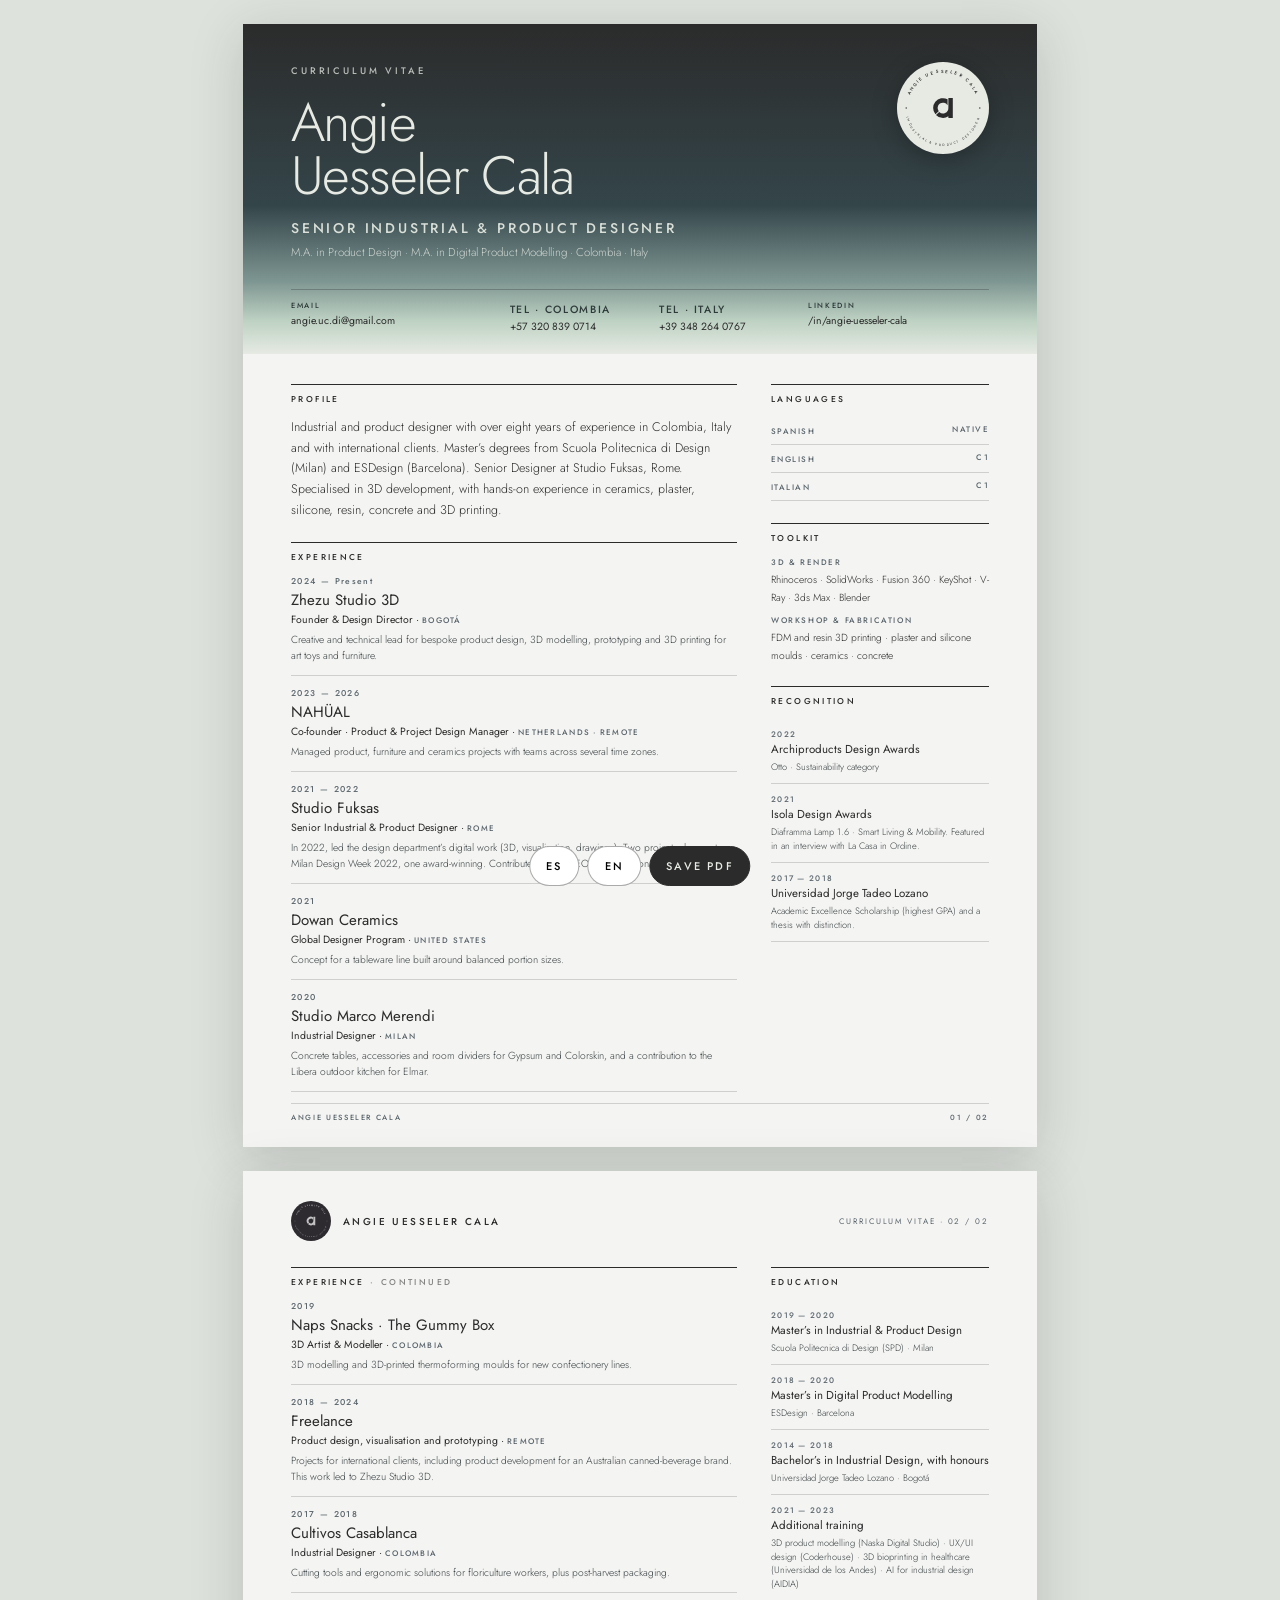
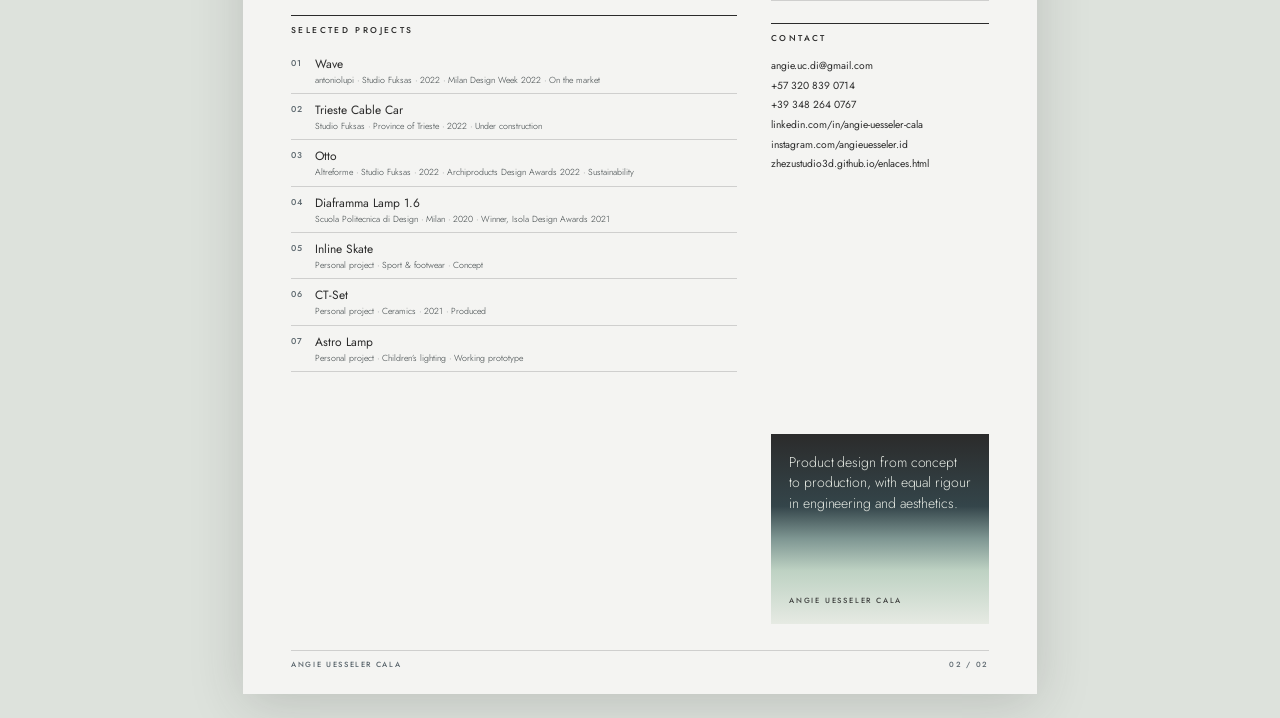
==== cv.html @ 20834195 "Add files via upload" ====
<!doctype html><html lang="es"><head><meta charset="utf-8"><meta name="viewport" content="width=device-width,initial-scale=1"><title>CV · Angie Uesseler Cala</title><meta name="robots" content="noindex,nofollow">
<link rel="icon" href="favicon.svg"><link href="https://fonts.googleapis.com/css2?family=Jost:wght@300;400;500&display=swap" rel="stylesheet"><style>
*{box-sizing:border-box;margin:0;padding:0}
:root{--ch:#2B2B2B;--cel:#E6EAE3;--muted:#5C676E;--hair:rgba(43,43,43,.18);--g:linear-gradient(180deg,#2B2B2B 0%,#34454A 38%,#7E9692 55%,#BED2C3 72%,#E6EAE3 100%)}
@page{size:A4;margin:0}
html{background:#DDE2DC}body{font-family:'Jost','Inter',system-ui,sans-serif;color:var(--ch);-webkit-font-smoothing:antialiased;-webkit-print-color-adjust:exact;print-color-adjust:exact}
html:not([lang=en]) .en{display:none}html[lang=en] .es{display:none}
.tools{position:fixed;left:50%;transform:translateX(-50%);bottom:14px;z-index:9;display:flex;gap:8px}.tools button{font:500 11px 'Jost','Inter';letter-spacing:.2em;text-transform:uppercase;padding:11px 16px;border-radius:99px;border:1px solid rgba(43,43,43,.4);background:#fff;cursor:pointer}.tools .p{background:var(--ch);color:var(--cel);border-color:var(--ch)}
.pg{position:relative;width:794px;height:1123px;margin:24px auto;background:#F4F4F2;overflow:hidden;box-shadow:0 10px 50px rgba(43,43,43,.18)}
@media print{html{background:none}.pg{margin:0;box-shadow:none;page-break-after:always;break-after:page}.tools{display:none}}
.hd{height:330px;background:linear-gradient(180deg,#2B2B2B 0%,#34454A 55%,#7E9692 78%,#BED2C3 90%,#E6EAE3 100%);color:var(--cel);padding:40px 48px 0;position:relative;overflow:hidden}
.hd .seal{position:absolute;right:48px;top:38px;width:92px;height:92px;filter:drop-shadow(0 6px 12px rgba(0,0,0,.25))}
.hd .k{font-size:9.5px;font-weight:500;letter-spacing:.3em;text-transform:uppercase;color:rgba(230,234,227,.75)}
.hd h1{margin-top:18px;font-size:54px;font-weight:300;letter-spacing:-.03em;line-height:.98}
.hd .t{margin-top:16px;font-size:14px;font-weight:500;letter-spacing:.2em;text-transform:uppercase;color:rgba(230,234,227,.92)}
.hd .d{margin-top:6px;font-size:11.5px;font-weight:300;color:rgba(230,234,227,.82)}
.ct{position:absolute;left:48px;right:48px;bottom:20px;display:grid;grid-template-columns:1.5fr 1fr 1fr 1.3fr;gap:10px;border-top:1px solid rgba(43,43,43,.3);padding-top:10px;color:var(--ch)}
.ct small{display:block;font-size:7.5px;font-weight:500;letter-spacing:.22em;text-transform:uppercase;color:#2F3B3A}.ct span{display:block;margin-top:2px;font-size:10.5px}
.body{display:grid;grid-template-columns:1fr 218px;gap:34px;padding:30px 48px 0}
.sec h2{font-size:8.5px;font-weight:500;letter-spacing:.28em;text-transform:uppercase;border-top:1px solid var(--ch);padding-top:8px;margin-bottom:12px}
.sec{margin-bottom:22px}
.lead{font-size:12.5px;font-weight:300;line-height:1.65}
.er{padding:11px 0;border-bottom:1px solid var(--hair)}.er:first-of-type{padding-top:0}.er .y{font-size:8.5px;font-weight:500;letter-spacing:.16em;color:var(--muted)}.er h3{margin-top:2px;font-size:15px;font-weight:400}.er .r2{margin-top:1px;font-size:10.5px}.er .r2 i{font-style:normal;font-size:8px;font-weight:500;letter-spacing:.16em;text-transform:uppercase;color:var(--muted)}.er p{margin-top:5px;font-size:10.3px;font-weight:300;line-height:1.55;color:#3A4244}
.sr{padding:9px 0;border-bottom:1px solid var(--hair)}.sr .y{font-size:8px;font-weight:500;letter-spacing:.16em;color:var(--muted)}.sr h4{margin-top:2px;font-size:11.5px;font-weight:400;line-height:1.3}.sr p{margin-top:3px;font-size:9.3px;font-weight:300;line-height:1.5;color:#3A4244}
.tp{font-size:10.3px;font-weight:300;line-height:1.7}.tg{font-size:8px;font-weight:500;letter-spacing:.2em;text-transform:uppercase;color:var(--muted);margin:8px 0 3px}.tg:first-child{margin-top:0}
.lg div{display:flex;justify-content:space-between;padding:6px 0;border-bottom:1px solid var(--hair);font-size:10.5px}.lg span:last-child{font-size:8px;font-weight:500;letter-spacing:.18em;text-transform:uppercase;color:var(--muted)}
.top2{display:flex;align-items:center;gap:12px;padding:30px 48px 0}.top2 .seal{width:40px;height:40px;filter:invert(.9)}.top2 b{font-size:10px;font-weight:500;letter-spacing:.24em;text-transform:uppercase}.top2 small{margin-left:auto;font-size:8px;letter-spacing:.24em;text-transform:uppercase;color:var(--muted)}
.pj{display:grid;grid-template-columns:24px 1fr;padding:7px 0;border-bottom:1px solid var(--hair)}.pj .n{font-size:8.5px;font-weight:500;letter-spacing:.14em;color:var(--muted);padding-top:2px}.pj h4{font-size:12px;font-weight:400}.pj p{font-size:8.8px;font-weight:300;color:#3A4244;margin-top:1px;line-height:1.4}
.qt{position:absolute;right:48px;width:218px;bottom:70px;height:190px;background:var(--g);color:var(--cel);padding:18px 18px;display:flex;flex-direction:column;justify-content:space-between}.qt p{font-size:14px;font-weight:300;line-height:1.45;letter-spacing:-.005em}.qt small{font-size:7.5px;font-weight:500;letter-spacing:.24em;text-transform:uppercase;color:rgba(43,43,43,.85)}
.ft{position:absolute;left:48px;right:48px;bottom:24px;display:flex;justify-content:space-between;font-size:7.5px;font-weight:500;letter-spacing:.22em;text-transform:uppercase;color:var(--muted);border-top:1px solid var(--hair);padding-top:8px}
.lk{font-size:10.3px;line-height:1.9}.lk a{color:inherit;text-decoration:none;display:block}
</style></head><body>
<svg width="0" height="0" style="position:absolute" aria-hidden="true"><defs><symbol id="seal" viewBox="0 0 270 270"><path id="sat" d="M31 135A104 104 0 0 1 239 135" fill="none"/><path id="sab" d="M24 135A111 111 0 0 0 246 135" fill="none"/><circle cx="135" cy="135" r="135" fill="#E6EAE3"/><circle cx="27" cy="135" r="2" fill="#2B2B2B"/><circle cx="243" cy="135" r="2" fill="#2B2B2B"/><text font-family="Jost,sans-serif" font-size="13" font-weight="500" letter-spacing="5.6" fill="#2B2B2B"><textPath href="#sat" startOffset="50%" text-anchor="middle">ANGIE UESSELER CALA</textPath></text><text font-family="Jost,sans-serif" font-size="9.5" font-weight="400" letter-spacing="4.6" fill="#2B2B2B"><textPath href="#sab" startOffset="50%" text-anchor="middle">INDUSTRIAL &amp; PRODUCT DESIGNER</textPath></text><g transform="translate(135 135) scale(.1364) translate(-540 -539.5)" fill="#2B2B2B"><path d="M376.6 675.1A212 212 0 0 1 638 352L638 477.9A116 116 0 1 0 448.2 610.9Z"/><path d="M656 327H751V752H656V717.4A212 212 0 0 1 388.3 688.1L459.4 623.4A116 116 0 0 0 656 540Z"/></g></symbol></defs></svg>


<div class="tools"><button data-l="es">ES</button><button data-l="en">EN</button><button class="p" id="pr"><span class="es">Guardar PDF</span><span class="en">Save PDF</span></button></div>
<section class="pg"><div class="hd"><svg class="seal" role="img"><use href="#seal"/></svg>
<div class="k">Curriculum Vitae</div><h1>Angie<br>Uesseler Cala</h1>
<div class="t"><span class="es">Diseñadora industrial y de producto senior</span><span class="en">Senior Industrial &amp; Product Designer</span></div>
<div class="d"><span class="es">Máster en Diseño de Producto · Máster en Modelado de Producto Digital</span><span class="en">M.A. in Product Design · M.A. in Digital Product Modelling</span> · Colombia · <span class="es">Italia</span><span class="en">Italy</span></div>
<div class="ct"><div><small>Email</small><span>angie.uc.di@gmail.com</span></div><div><small><span class="es">Tel · Colombia</span><span class="en">Tel · Colombia</span></small><span>+57 320 839 0714</span></div><div><small><span class="es">Tel · Italia</span><span class="en">Tel · Italy</span></small><span>+39 348 264 0767</span></div><div><small>LinkedIn</small><span>/in/angie-uesseler-cala</span></div></div></div>
<div class="body"><div>
<div class="sec"><h2><span class="es">Perfil</span><span class="en">Profile</span></h2><p class="lead"><span class="es">Diseñadora industrial y de producto con más de ocho años de trayectoria en Colombia, Italia y con clientes internacionales. Maestrías en la Scuola Politecnica di Design (Milán) y ESDesign (Barcelona). Diseñadora senior en Studio Fuksas, Roma. Especialización en desarrollo 3D y experiencia práctica en cerámica, yeso, silicona, resina, concreto e impresión 3D.</span><span class="en">Industrial and product designer with over eight years of experience in Colombia, Italy and with international clients. Master’s degrees from Scuola Politecnica di Design (Milan) and ESDesign (Barcelona). Senior Designer at Studio Fuksas, Rome. Specialised in 3D development, with hands-on experience in ceramics, plaster, silicone, resin, concrete and 3D printing.</span></p></div>
<div class="sec"><h2><span class="es">Experiencia</span><span class="en">Experience</span></h2><div class="er"><div class="y">2024 — <span class="es">Actualidad</span><span class="en">Present</span></div><h3>Zhezu Studio 3D</h3><div class="r2"><span class="es">Fundadora y Directora de Diseño</span><span class="en">Founder &amp; Design Director</span> · <i>Bogotá</i></div><p><span class="es">Liderazgo creativo y técnico en diseño de producto a medida, modelado 3D, prototipado e impresión 3D para art toys y mobiliario.</span><span class="en">Creative and technical lead for bespoke product design, 3D modelling, prototyping and 3D printing for art toys and furniture.</span></p></div><div class="er"><div class="y">2023 — 2026</div><h3>NAHÜAL</h3><div class="r2"><span class="es">Cofundadora · Product &amp; Project Design Manager</span><span class="en">Co-founder · Product &amp; Project Design Manager</span> · <i><span class="es">Países Bajos · Remoto</span><span class="en">Netherlands · Remote</span></i></div><p><span class="es">Gestión de proyectos de producto, mobiliario y cerámica con equipos en distintas zonas horarias.</span><span class="en">Managed product, furniture and ceramics projects with teams across several time zones.</span></p></div><div class="er"><div class="y">2021 — 2022</div><h3>Studio Fuksas</h3><div class="r2"><span class="es">Senior Industrial &amp; Product Designer</span><span class="en">Senior Industrial &amp; Product Designer</span> · <i><span class="es">Roma</span><span class="en">Rome</span></i></div><p><span class="es">En 2022 lideró el trabajo digital del departamento de diseño (3D, visualización, planos). Dos proyectos presentados en Milan Design Week 2022, uno premiado. Contribuyó al concurso NEOM (Arabia Saudita).</span><span class="en">In 2022, led the design department’s digital work (3D, visualisation, drawings). Two projects shown at Milan Design Week 2022, one award-winning. Contributed to the NEOM competition (Saudi Arabia).</span></p></div><div class="er"><div class="y">2021</div><h3>Dowan Ceramics</h3><div class="r2"><span class="es">Global Designer Program</span><span class="en">Global Designer Program</span> · <i><span class="es">Estados Unidos</span><span class="en">United States</span></i></div><p><span class="es">Concepto para una línea de vajilla basada en porciones equilibradas.</span><span class="en">Concept for a tableware line built around balanced portion sizes.</span></p></div><div class="er"><div class="y">2020</div><h3>Studio Marco Merendi</h3><div class="r2"><span class="es">Diseñadora industrial</span><span class="en">Industrial Designer</span> · <i><span class="es">Milán</span><span class="en">Milan</span></i></div><p><span class="es">Mesas de concreto, accesorios y separadores para Gypsum y Colorskin, y aporte a la cocina exterior Libera para Elmar.</span><span class="en">Concrete tables, accessories and room dividers for Gypsum and Colorskin, and a contribution to the Libera outdoor kitchen for Elmar.</span></p></div></div></div>
<div><div class="sec"><h2><span class="es">Idiomas</span><span class="en">Languages</span></h2><div class="lg"><div><span><span class="es">Español</span><span class="en">Spanish</span></span><span><span class="es">Nativo</span><span class="en">Native</span></span></div><div><span><span class="es">Inglés</span><span class="en">English</span></span><span>C1</span></div><div><span><span class="es">Italiano</span><span class="en">Italian</span></span><span>C1</span></div></div></div>
<div class="sec"><h2><span class="es">Herramientas</span><span class="en">Toolkit</span></h2><div class="tg">3D &amp; render</div><p class="tp">Rhinoceros · SolidWorks · Fusion 360 · KeyShot · V-Ray · 3ds Max · Blender</p><div class="tg"><span class="es">Taller y fabricación</span><span class="en">Workshop &amp; fabrication</span></div><p class="tp"><span class="es">Impresión 3D FDM y resina · moldes de yeso y silicona · cerámica · concreto</span><span class="en">FDM and resin 3D printing · plaster and silicone moulds · ceramics · concrete</span></p></div>
<div class="sec"><h2><span class="es">Reconocimientos</span><span class="en">Recognition</span></h2><div class="sr"><div class="y">2022</div><h4>Archiproducts Design Awards</h4><p><span class="es">Otto · categoría Sostenibilidad</span><span class="en">Otto · Sustainability category</span></p></div><div class="sr"><div class="y">2021</div><h4>Isola Design Awards</h4><p><span class="es">Diaframma Lamp 1.6 · Smart Living &amp; Mobility. Entrevista en La Casa in Ordine.</span><span class="en">Diaframma Lamp 1.6 · Smart Living &amp; Mobility. Featured in an interview with La Casa in Ordine.</span></p></div><div class="sr"><div class="y">2017 — 2018</div><h4>Universidad Jorge Tadeo Lozano</h4><p><span class="es">Beca de Excelencia Académica (mejor promedio) y tesis con distinción.</span><span class="en">Academic Excellence Scholarship (highest GPA) and a thesis with distinction.</span></p></div></div></div></div>
<div class="ft"><span>Angie Uesseler Cala</span><span>01 / 02</span></div></section><section class="pg"><div class="top2"><svg class="seal"><use href="#seal"/></svg><b>Angie Uesseler Cala</b><small>Curriculum Vitae · 02 / 02</small></div>
<div class="body" style="padding-top:26px"><div>
<div class="sec"><h2><span class="es">Experiencia</span><span class="en">Experience</span> <span style="opacity:.55">· <span class="es">continuación</span><span class="en">continued</span></span></h2><div class="er"><div class="y">2019</div><h3>Naps Snacks · The Gummy Box</h3><div class="r2"><span class="es">Artista y modeladora 3D</span><span class="en">3D Artist &amp; Modeller</span> · <i><span class="es">Colombia</span><span class="en">Colombia</span></i></div><p><span class="es">Modelado 3D y moldes de termoformado impresos en 3D para nuevas líneas de confitería.</span><span class="en">3D modelling and 3D-printed thermoforming moulds for new confectionery lines.</span></p></div><div class="er"><div class="y">2018 — 2024</div><h3>Freelance</h3><div class="r2"><span class="es">Diseño de producto, visualización y prototipado</span><span class="en">Product design, visualisation and prototyping</span> · <i><span class="es">Remoto</span><span class="en">Remote</span></i></div><p><span class="es">Proyectos para clientes internacionales, incluido el desarrollo de producto para una marca australiana de bebidas enlatadas. Este trabajo dio origen a Zhezu Studio 3D.</span><span class="en">Projects for international clients, including product development for an Australian canned-beverage brand. This work led to Zhezu Studio 3D.</span></p></div><div class="er"><div class="y">2017 — 2018</div><h3>Cultivos Casablanca</h3><div class="r2"><span class="es">Diseñadora industrial</span><span class="en">Industrial Designer</span> · <i><span class="es">Colombia</span><span class="en">Colombia</span></i></div><p><span class="es">Herramientas de corte y soluciones ergonómicas para trabajadores de floricultura, y empaques de poscosecha.</span><span class="en">Cutting tools and ergonomic solutions for floriculture workers, plus post-harvest packaging.</span></p></div></div>
<div class="sec"><h2><span class="es">Proyectos seleccionados</span><span class="en">Selected projects</span></h2><div class="pj"><span class="n">01</span><div><h4>Wave</h4><p>antoniolupi · Studio Fuksas · 2022 · <span class="es">Milan Design Week 2022 · En el mercado</span><span class="en">Milan Design Week 2022 · On the market</span></p></div></div><div class="pj"><span class="n">02</span><div><h4><span class="es">Teleférico de Trieste</span><span class="en">Trieste Cable Car</span></h4><p><span class="es">Studio Fuksas · Provincia de Trieste · 2022</span><span class="en">Studio Fuksas · Province of Trieste · 2022</span> · <span class="es">En construcción</span><span class="en">Under construction</span></p></div></div><div class="pj"><span class="n">03</span><div><h4>Otto</h4><p>Altreforme · Studio Fuksas · 2022 · <span class="es">Archiproducts Design Awards 2022 · Sostenibilidad</span><span class="en">Archiproducts Design Awards 2022 · Sustainability</span></p></div></div><div class="pj"><span class="n">04</span><div><h4>Diaframma Lamp 1.6</h4><p><span class="es">Scuola Politecnica di Design · Milán · 2020</span><span class="en">Scuola Politecnica di Design · Milan · 2020</span> · <span class="es">Ganadora Isola Design Awards 2021</span><span class="en">Winner, Isola Design Awards 2021</span></p></div></div><div class="pj"><span class="n">05</span><div><h4>Inline Skate</h4><p><span class="es">Proyecto personal · Deporte y calzado</span><span class="en">Personal project · Sport &amp; footwear</span> · <span class="es">Concepto</span><span class="en">Concept</span></p></div></div><div class="pj"><span class="n">06</span><div><h4>CT-Set</h4><p><span class="es">Proyecto personal · Cerámica · 2021</span><span class="en">Personal project · Ceramics · 2021</span> · <span class="es">Producido</span><span class="en">Produced</span></p></div></div><div class="pj"><span class="n">07</span><div><h4>Astro Lamp</h4><p><span class="es">Proyecto personal · Iluminación infantil</span><span class="en">Personal project · Children’s lighting</span> · <span class="es">Prototipo funcional</span><span class="en">Working prototype</span></p></div></div></div></div>
<div><div class="sec"><h2><span class="es">Formación</span><span class="en">Education</span></h2><div class="sr"><div class="y">2019 — 2020</div><h4><span class="es">Máster en Diseño Industrial y de Producto</span><span class="en">Master’s in Industrial &amp; Product Design</span></h4><p>Scuola Politecnica di Design (SPD) · Milan</p></div><div class="sr"><div class="y">2018 — 2020</div><h4><span class="es">Máster en Modelado Digital de Producto</span><span class="en">Master’s in Digital Product Modelling</span></h4><p>ESDesign · Barcelona</p></div><div class="sr"><div class="y">2014 — 2018</div><h4><span class="es">Profesional en Diseño Industrial, con honores</span><span class="en">Bachelor’s in Industrial Design, with honours</span></h4><p>Universidad Jorge Tadeo Lozano · Bogotá</p></div><div class="sr"><div class="y">2021 — 2023</div><h4><span class="es">Formación complementaria</span><span class="en">Additional training</span></h4><p><span class="es">Modelado 3D de producto (Naska Digital Studio) · Diseño UX/UI (Coderhouse) · Bioimpresión 3D en salud (Universidad de los Andes) · IA para diseño industrial (AIDIA)</span><span class="en">3D product modelling (Naska Digital Studio) · UX/UI design (Coderhouse) · 3D bioprinting in healthcare (Universidad de los Andes) · AI for industrial design (AIDIA)</span></p></div></div>
<div class="sec"><h2><span class="es">Contacto</span><span class="en">Contact</span></h2><div class="lk"><a>angie.uc.di@gmail.com</a><a>+57 320 839 0714</a><a>+39 348 264 0767</a><a>linkedin.com/in/angie-uesseler-cala</a><a>instagram.com/angieuesseler.id</a><a>zhezustudio3d.github.io/enlaces.html</a></div></div></div></div>
<div class="qt"><p><span class="es">Diseño de producto del concepto a la fabricación, con el mismo rigor técnico y estético.</span><span class="en">Product design from concept to production, with equal rigour in engineering and aesthetics.</span></p><small>Angie Uesseler Cala</small></div><div class="ft"><span>Angie Uesseler Cala</span><span>02 / 02</span></div></section>
<script>(function(){var h=document.documentElement;function ap(l){h.lang=l;try{localStorage.setItem("auc-lang",l)}catch(e){}document.title=(l==="en"?"CV":"CV")+" · Angie Uesseler Cala"}
var x=(location.hash||"").replace("#","");if(x!=="en"&&x!=="es"){try{x=localStorage.getItem("auc-lang")}catch(e){}}if(x!=="en"&&x!=="es")x=(navigator.language||"es").slice(0,2)==="en"?"en":"es";ap(x);
document.querySelectorAll(".tools [data-l]").forEach(function(b){b.onclick=function(){history.replaceState(null,"","#"+b.dataset.l);ap(b.dataset.l)}});
document.getElementById("pr").onclick=function(){window.print()};
function fit(){var w=document.documentElement.clientWidth,s=Math.min(1,(w-16)/794);document.querySelectorAll(".pg").forEach(function(p){p.style.zoom=s})}
function pf(){document.querySelectorAll(".pg").forEach(function(p){p.style.zoom=1})}addEventListener("resize",fit);addEventListener("beforeprint",pf);addEventListener("afterprint",fit);fit()})();</script></body></html>
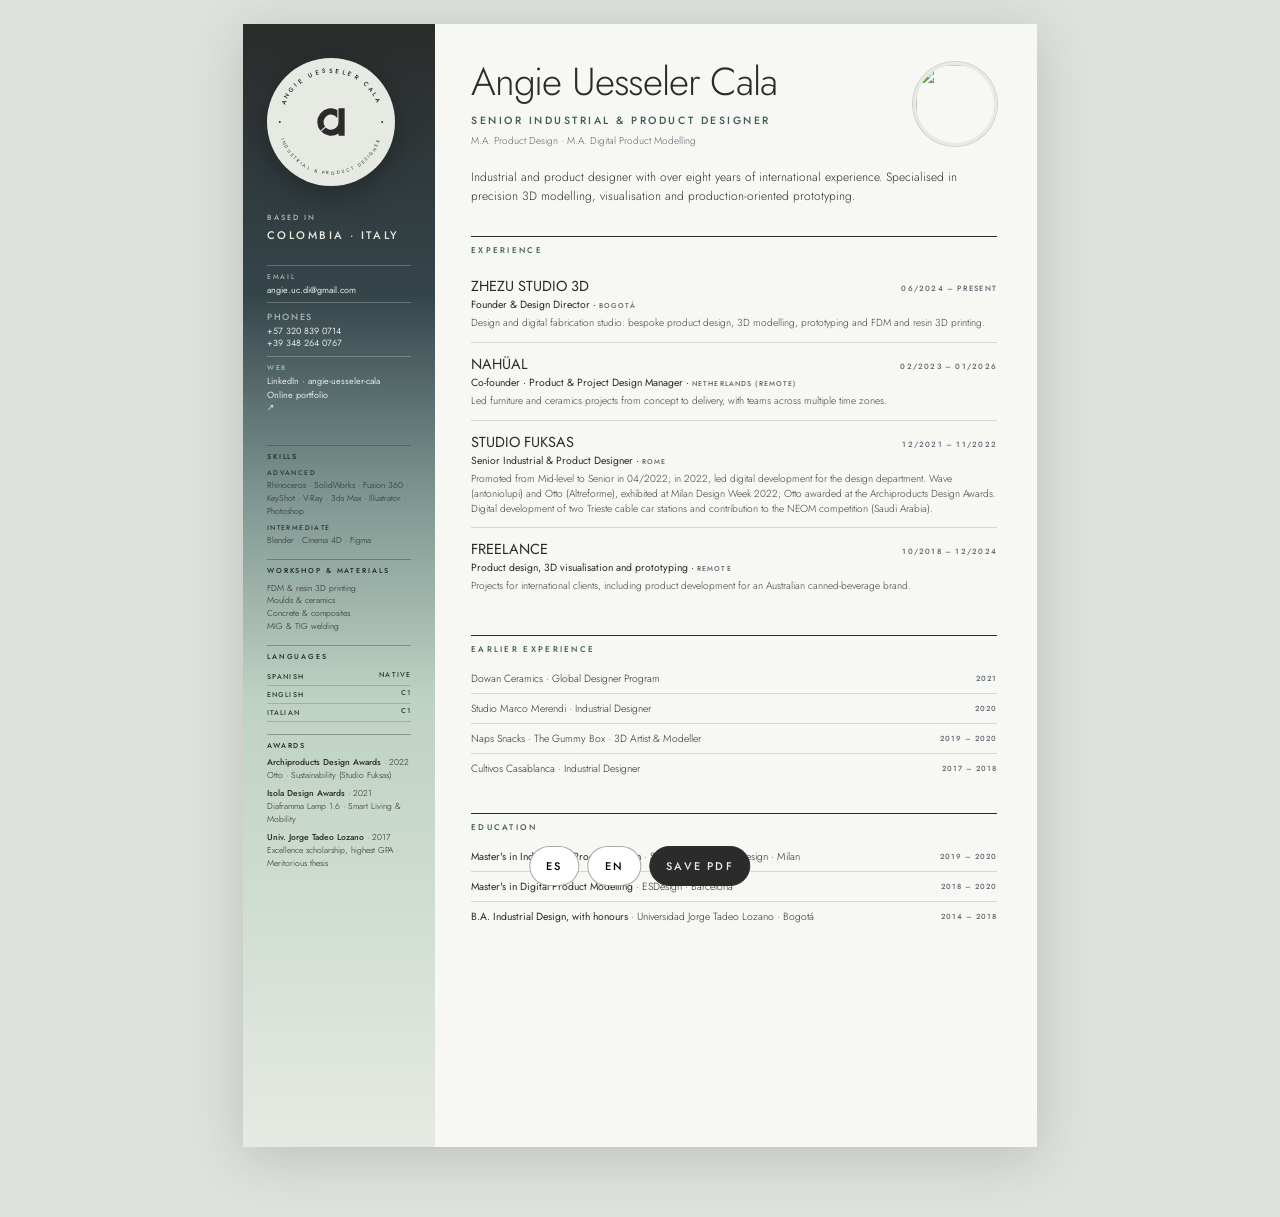
==== commit 3f7eee7d: "Add files via upload" ====
--- a/cv.html
+++ b/cv.html
@@ -1,60 +1,56 @@
-<!doctype html><html lang="es"><head><meta charset="utf-8"><meta name="viewport" content="width=device-width,initial-scale=1"><title>CV · Angie Uesseler Cala</title><meta name="robots" content="noindex,nofollow">
-<link rel="icon" href="favicon.svg"><link href="https://fonts.googleapis.com/css2?family=Jost:wght@300;400;500&display=swap" rel="stylesheet"><style>
+<!doctype html><html lang="es"><head><meta charset="utf-8"><meta name="viewport" content="width=device-width,initial-scale=1"><title>CV · Angie Uesseler Cala</title><meta name="robots" content="noindex,nofollow"><link rel="icon" href="favicon.svg">
+<link href="https://fonts.googleapis.com/css2?family=Jost:wght@300;400;500&display=swap" rel="stylesheet"><style>
 *{box-sizing:border-box;margin:0;padding:0}
-:root{--ch:#2B2B2B;--cel:#E6EAE3;--muted:#5C676E;--hair:rgba(43,43,43,.18);--g:linear-gradient(180deg,#2B2B2B 0%,#34454A 38%,#7E9692 55%,#BED2C3 72%,#E6EAE3 100%)}
+:root{--ch:#2B2B2B;--cel:#E6EAE3;--lab:#3E5A5A;--muted:#5C676E;--hair:rgba(43,43,43,.16);--g:linear-gradient(180deg,#2B2B2B 0%,#34454A 24%,#7E9692 42%,#BED2C3 60%,#E6EAE3 100%)}
 @page{size:A4;margin:0}
 html{background:#DDE2DC}body{font-family:'Jost','Inter',system-ui,sans-serif;color:var(--ch);-webkit-font-smoothing:antialiased;-webkit-print-color-adjust:exact;print-color-adjust:exact}
 html:not([lang=en]) .en{display:none}html[lang=en] .es{display:none}
 .tools{position:fixed;left:50%;transform:translateX(-50%);bottom:14px;z-index:9;display:flex;gap:8px}.tools button{font:500 11px 'Jost','Inter';letter-spacing:.2em;text-transform:uppercase;padding:11px 16px;border-radius:99px;border:1px solid rgba(43,43,43,.4);background:#fff;cursor:pointer}.tools .p{background:var(--ch);color:var(--cel);border-color:var(--ch)}
-.pg{position:relative;width:794px;height:1123px;margin:24px auto;background:#F4F4F2;overflow:hidden;box-shadow:0 10px 50px rgba(43,43,43,.18)}
-@media print{html{background:none}.pg{margin:0;box-shadow:none;page-break-after:always;break-after:page}.tools{display:none}}
-.hd{height:330px;background:linear-gradient(180deg,#2B2B2B 0%,#34454A 55%,#7E9692 78%,#BED2C3 90%,#E6EAE3 100%);color:var(--cel);padding:40px 48px 0;position:relative;overflow:hidden}
-.hd .seal{position:absolute;right:48px;top:38px;width:92px;height:92px;filter:drop-shadow(0 6px 12px rgba(0,0,0,.25))}
-.hd .k{font-size:9.5px;font-weight:500;letter-spacing:.3em;text-transform:uppercase;color:rgba(230,234,227,.75)}
-.hd h1{margin-top:18px;font-size:54px;font-weight:300;letter-spacing:-.03em;line-height:.98}
-.hd .t{margin-top:16px;font-size:14px;font-weight:500;letter-spacing:.2em;text-transform:uppercase;color:rgba(230,234,227,.92)}
-.hd .d{margin-top:6px;font-size:11.5px;font-weight:300;color:rgba(230,234,227,.82)}
-.ct{position:absolute;left:48px;right:48px;bottom:20px;display:grid;grid-template-columns:1.5fr 1fr 1fr 1.3fr;gap:10px;border-top:1px solid rgba(43,43,43,.3);padding-top:10px;color:var(--ch)}
-.ct small{display:block;font-size:7.5px;font-weight:500;letter-spacing:.22em;text-transform:uppercase;color:#2F3B3A}.ct span{display:block;margin-top:2px;font-size:10.5px}
-.body{display:grid;grid-template-columns:1fr 218px;gap:34px;padding:30px 48px 0}
-.sec h2{font-size:8.5px;font-weight:500;letter-spacing:.28em;text-transform:uppercase;border-top:1px solid var(--ch);padding-top:8px;margin-bottom:12px}
-.sec{margin-bottom:22px}
-.lead{font-size:12.5px;font-weight:300;line-height:1.65}
-.er{padding:11px 0;border-bottom:1px solid var(--hair)}.er:first-of-type{padding-top:0}.er .y{font-size:8.5px;font-weight:500;letter-spacing:.16em;color:var(--muted)}.er h3{margin-top:2px;font-size:15px;font-weight:400}.er .r2{margin-top:1px;font-size:10.5px}.er .r2 i{font-style:normal;font-size:8px;font-weight:500;letter-spacing:.16em;text-transform:uppercase;color:var(--muted)}.er p{margin-top:5px;font-size:10.3px;font-weight:300;line-height:1.55;color:#3A4244}
-.sr{padding:9px 0;border-bottom:1px solid var(--hair)}.sr .y{font-size:8px;font-weight:500;letter-spacing:.16em;color:var(--muted)}.sr h4{margin-top:2px;font-size:11.5px;font-weight:400;line-height:1.3}.sr p{margin-top:3px;font-size:9.3px;font-weight:300;line-height:1.5;color:#3A4244}
-.tp{font-size:10.3px;font-weight:300;line-height:1.7}.tg{font-size:8px;font-weight:500;letter-spacing:.2em;text-transform:uppercase;color:var(--muted);margin:8px 0 3px}.tg:first-child{margin-top:0}
-.lg div{display:flex;justify-content:space-between;padding:6px 0;border-bottom:1px solid var(--hair);font-size:10.5px}.lg span:last-child{font-size:8px;font-weight:500;letter-spacing:.18em;text-transform:uppercase;color:var(--muted)}
-.top2{display:flex;align-items:center;gap:12px;padding:30px 48px 0}.top2 .seal{width:40px;height:40px;filter:invert(.9)}.top2 b{font-size:10px;font-weight:500;letter-spacing:.24em;text-transform:uppercase}.top2 small{margin-left:auto;font-size:8px;letter-spacing:.24em;text-transform:uppercase;color:var(--muted)}
-.pj{display:grid;grid-template-columns:24px 1fr;padding:7px 0;border-bottom:1px solid var(--hair)}.pj .n{font-size:8.5px;font-weight:500;letter-spacing:.14em;color:var(--muted);padding-top:2px}.pj h4{font-size:12px;font-weight:400}.pj p{font-size:8.8px;font-weight:300;color:#3A4244;margin-top:1px;line-height:1.4}
-.qt{position:absolute;right:48px;width:218px;bottom:70px;height:190px;background:var(--g);color:var(--cel);padding:18px 18px;display:flex;flex-direction:column;justify-content:space-between}.qt p{font-size:14px;font-weight:300;line-height:1.45;letter-spacing:-.005em}.qt small{font-size:7.5px;font-weight:500;letter-spacing:.24em;text-transform:uppercase;color:rgba(43,43,43,.85)}
-.ft{position:absolute;left:48px;right:48px;bottom:24px;display:flex;justify-content:space-between;font-size:7.5px;font-weight:500;letter-spacing:.22em;text-transform:uppercase;color:var(--muted);border-top:1px solid var(--hair);padding-top:8px}
-.lk{font-size:10.3px;line-height:1.9}.lk a{color:inherit;text-decoration:none;display:block}
-</style></head><body>
-<svg width="0" height="0" style="position:absolute" aria-hidden="true"><defs><symbol id="seal" viewBox="0 0 270 270"><path id="sat" d="M31 135A104 104 0 0 1 239 135" fill="none"/><path id="sab" d="M24 135A111 111 0 0 0 246 135" fill="none"/><circle cx="135" cy="135" r="135" fill="#E6EAE3"/><circle cx="27" cy="135" r="2" fill="#2B2B2B"/><circle cx="243" cy="135" r="2" fill="#2B2B2B"/><text font-family="Jost,sans-serif" font-size="13" font-weight="500" letter-spacing="5.6" fill="#2B2B2B"><textPath href="#sat" startOffset="50%" text-anchor="middle">ANGIE UESSELER CALA</textPath></text><text font-family="Jost,sans-serif" font-size="9.5" font-weight="400" letter-spacing="4.6" fill="#2B2B2B"><textPath href="#sab" startOffset="50%" text-anchor="middle">INDUSTRIAL &amp; PRODUCT DESIGNER</textPath></text><g transform="translate(135 135) scale(.1364) translate(-540 -539.5)" fill="#2B2B2B"><path d="M376.6 675.1A212 212 0 0 1 638 352L638 477.9A116 116 0 1 0 448.2 610.9Z"/><path d="M656 327H751V752H656V717.4A212 212 0 0 1 388.3 688.1L459.4 623.4A116 116 0 0 0 656 540Z"/></g></symbol></defs></svg>
+.pg{position:relative;width:794px;height:1123px;margin:24px auto 70px;background:#F7F7F4;overflow:hidden;box-shadow:0 10px 50px rgba(43,43,43,.18);display:grid;grid-template-columns:192px 1fr}
+@media print{html{background:none}.pg{margin:0;box-shadow:none}.tools{display:none}}
+.sb{background:var(--g);color:var(--cel);padding:34px 24px 34px;display:flex;flex-direction:column;position:relative}
+.sb .seal{width:128px;height:128px;filter:drop-shadow(0 8px 14px rgba(0,0,0,.28))}
+.sb .loc{margin-top:26px;font-size:7.5px;font-weight:500;letter-spacing:.26em;text-transform:uppercase;color:rgba(230,234,227,.7)}.sb .loc b{display:block;margin-top:4px;font-size:11px;font-weight:500;letter-spacing:.22em;color:var(--cel)}
+.sb .ct{margin-top:auto;color:var(--ch)}.ct div{padding:7px 0;border-top:1px solid rgba(43,43,43,.3)}.ct small{display:block;font-size:6.8px;font-weight:500;letter-spacing:.24em;text-transform:uppercase;color:#2F3B3A}.ct>div>span{display:block;margin-top:2px;font-size:9.6px;word-break:break-word}
+.mn{padding:38px 40px 0 36px}
+h1{font-size:39px;white-space:nowrap;font-weight:300;letter-spacing:-.03em;line-height:1}
+.rl{margin-top:12px;font-size:10.5px;font-weight:500;letter-spacing:.24em;text-transform:uppercase;color:var(--lab)}
+.dg{margin-top:5px;font-size:10px;font-weight:300;color:var(--muted)}
+.sec{margin-top:30px}.sec h2{font-size:8.2px;font-weight:500;letter-spacing:.28em;text-transform:uppercase;color:var(--lab);border-top:1px solid var(--ch);padding-top:7px;margin-bottom:9px}
+.lead{font-size:10.6px;font-weight:300;line-height:1.6}
+.er{padding:10px 0 11px;border-bottom:1px solid var(--hair)}.er:last-child{border-bottom:0}.er .l{display:flex;justify-content:space-between;align-items:baseline}.er h3{font-size:14.5px;font-weight:400}.er .y{font-size:7.6px;font-weight:500;letter-spacing:.16em;text-transform:uppercase;color:var(--muted)}
+.er .r2{font-size:10.4px;margin-top:1px}.er .r2 i{font-style:normal;font-size:7px;font-weight:500;letter-spacing:.16em;text-transform:uppercase;color:var(--muted)}.er p{margin-top:4px;font-size:10.2px;font-weight:300;line-height:1.45;color:#3A4244}
+.two{display:grid;grid-template-columns:1fr 1fr;gap:0 26px}
+.ed{display:grid;grid-template-columns:54px 1fr;padding:4px 0 5px;border-bottom:1px solid var(--hair)}.ed:last-child{border-bottom:0}.ed .y{font-size:7px;font-weight:500;letter-spacing:.1em;color:var(--muted);padding-top:2px}.ed h4{font-size:9.6px;font-weight:400;line-height:1.3}.ed p{font-size:8px;font-weight:300;color:#3A4244;line-height:1.4;margin-top:1px}
+.tp{font-size:9.2px;font-weight:300;line-height:1.55}.tg{font-size:6.8px;font-weight:500;letter-spacing:.2em;text-transform:uppercase;color:var(--muted);margin:5px 0 1px}.tg:first-child{margin-top:0}
+.lg{display:flex;justify-content:space-between;font-size:9.6px;padding:3px 0;border-bottom:1px solid var(--hair)}.lg span:last-child{font-size:7px;font-weight:500;letter-spacing:.16em;text-transform:uppercase;color:var(--muted)}
+
+.hd{display:flex;justify-content:space-between;align-items:flex-start;gap:14px}.ph{width:84px;height:84px;border-radius:50%;object-fit:cover;object-position:center 20%;flex:none;border:3px solid #E6EAE3;box-shadow:0 0 0 1px rgba(43,43,43,.2)}
+.lead{margin-top:20px;font-size:12px;font-weight:300;line-height:1.6}
+.sk{margin-top:22px;font-size:8.6px;font-weight:300;line-height:1.5;color:var(--ch)}.sk h5{font-size:7.2px;font-weight:500;letter-spacing:.26em;text-transform:uppercase;margin:12px 0 5px;padding-top:6px;border-top:1px solid rgba(43,43,43,.35);color:#1F2A2A}.sk h5:first-child{margin-top:0}.sk p{margin-bottom:5px}.sk b{font-weight:500}.sk .tg{color:#2F3B3A;margin:4px 0 1px}.sk .lg{font-size:8.6px;padding:2px 0;border-bottom:1px solid rgba(43,43,43,.2)}.sk .lg span:last-child{color:#2F3B3A}
+.pv{display:flex;justify-content:space-between;gap:12px;font-size:10.4px;font-weight:300;padding:7px 0;border-bottom:1px solid var(--hair)}.pv:last-child{border:0}.pv b{font-weight:400}.pv i{font-style:normal;font-size:7.4px;font-weight:500;letter-spacing:.14em;color:var(--muted);white-space:nowrap;padding-top:2px}
+.ct2{margin-top:22px;color:var(--cel)}.ct2 div{padding:6px 0;border-top:1px solid rgba(230,234,227,.28)}.ct2 small{display:block;font-size:6.8px;font-weight:500;letter-spacing:.24em;text-transform:uppercase;color:rgba(230,234,227,.65)}.ct2 span{display:block;margin-top:2px;font-size:9px;line-height:1.35}.sk{margin-top:26px!important}
+</style></head><body><svg width="0" height="0" style="position:absolute" aria-hidden="true"><defs><symbol id="seal" viewBox="0 0 270 270"><path id="sat" d="M31 135A104 104 0 0 1 239 135" fill="none"/><path id="sab" d="M24 135A111 111 0 0 0 246 135" fill="none"/><circle cx="135" cy="135" r="135" fill="#E6EAE3"/><circle cx="27" cy="135" r="2" fill="#2B2B2B"/><circle cx="243" cy="135" r="2" fill="#2B2B2B"/><text font-family="Jost,sans-serif" font-size="13" font-weight="500" letter-spacing="5.6" fill="#2B2B2B"><textPath href="#sat" startOffset="50%" text-anchor="middle">ANGIE UESSELER CALA</textPath></text><text font-family="Jost,sans-serif" font-size="9.5" font-weight="400" letter-spacing="4.6" fill="#2B2B2B"><textPath href="#sab" startOffset="50%" text-anchor="middle">INDUSTRIAL &amp; PRODUCT DESIGNER</textPath></text><g transform="translate(135 135) scale(.1364) translate(-540 -539.5)" fill="#2B2B2B"><path d="M376.6 675.1A212 212 0 0 1 638 352L638 477.9A116 116 0 1 0 448.2 610.9Z"/><path d="M656 327H751V752H656V717.4A212 212 0 0 1 388.3 688.1L459.4 623.4A116 116 0 0 0 656 540Z"/></g></symbol></defs></svg>
 
 
 <div class="tools"><button data-l="es">ES</button><button data-l="en">EN</button><button class="p" id="pr"><span class="es">Guardar PDF</span><span class="en">Save PDF</span></button></div>
-<section class="pg"><div class="hd"><svg class="seal" role="img"><use href="#seal"/></svg>
-<div class="k">Curriculum Vitae</div><h1>Angie<br>Uesseler Cala</h1>
-<div class="t"><span class="es">Diseñadora industrial y de producto senior</span><span class="en">Senior Industrial &amp; Product Designer</span></div>
-<div class="d"><span class="es">Máster en Diseño de Producto · Máster en Modelado de Producto Digital</span><span class="en">M.A. in Product Design · M.A. in Digital Product Modelling</span> · Colombia · <span class="es">Italia</span><span class="en">Italy</span></div>
-<div class="ct"><div><small>Email</small><span>angie.uc.di@gmail.com</span></div><div><small><span class="es">Tel · Colombia</span><span class="en">Tel · Colombia</span></small><span>+57 320 839 0714</span></div><div><small><span class="es">Tel · Italia</span><span class="en">Tel · Italy</span></small><span>+39 348 264 0767</span></div><div><small>LinkedIn</small><span>/in/angie-uesseler-cala</span></div></div></div>
-<div class="body"><div>
-<div class="sec"><h2><span class="es">Perfil</span><span class="en">Profile</span></h2><p class="lead"><span class="es">Diseñadora industrial y de producto con más de ocho años de trayectoria en Colombia, Italia y con clientes internacionales. Maestrías en la Scuola Politecnica di Design (Milán) y ESDesign (Barcelona). Diseñadora senior en Studio Fuksas, Roma. Especialización en desarrollo 3D y experiencia práctica en cerámica, yeso, silicona, resina, concreto e impresión 3D.</span><span class="en">Industrial and product designer with over eight years of experience in Colombia, Italy and with international clients. Master’s degrees from Scuola Politecnica di Design (Milan) and ESDesign (Barcelona). Senior Designer at Studio Fuksas, Rome. Specialised in 3D development, with hands-on experience in ceramics, plaster, silicone, resin, concrete and 3D printing.</span></p></div>
-<div class="sec"><h2><span class="es">Experiencia</span><span class="en">Experience</span></h2><div class="er"><div class="y">2024 — <span class="es">Actualidad</span><span class="en">Present</span></div><h3>Zhezu Studio 3D</h3><div class="r2"><span class="es">Fundadora y Directora de Diseño</span><span class="en">Founder &amp; Design Director</span> · <i>Bogotá</i></div><p><span class="es">Liderazgo creativo y técnico en diseño de producto a medida, modelado 3D, prototipado e impresión 3D para art toys y mobiliario.</span><span class="en">Creative and technical lead for bespoke product design, 3D modelling, prototyping and 3D printing for art toys and furniture.</span></p></div><div class="er"><div class="y">2023 — 2026</div><h3>NAHÜAL</h3><div class="r2"><span class="es">Cofundadora · Product &amp; Project Design Manager</span><span class="en">Co-founder · Product &amp; Project Design Manager</span> · <i><span class="es">Países Bajos · Remoto</span><span class="en">Netherlands · Remote</span></i></div><p><span class="es">Gestión de proyectos de producto, mobiliario y cerámica con equipos en distintas zonas horarias.</span><span class="en">Managed product, furniture and ceramics projects with teams across several time zones.</span></p></div><div class="er"><div class="y">2021 — 2022</div><h3>Studio Fuksas</h3><div class="r2"><span class="es">Senior Industrial &amp; Product Designer</span><span class="en">Senior Industrial &amp; Product Designer</span> · <i><span class="es">Roma</span><span class="en">Rome</span></i></div><p><span class="es">En 2022 lideró el trabajo digital del departamento de diseño (3D, visualización, planos). Dos proyectos presentados en Milan Design Week 2022, uno premiado. Contribuyó al concurso NEOM (Arabia Saudita).</span><span class="en">In 2022, led the design department’s digital work (3D, visualisation, drawings). Two projects shown at Milan Design Week 2022, one award-winning. Contributed to the NEOM competition (Saudi Arabia).</span></p></div><div class="er"><div class="y">2021</div><h3>Dowan Ceramics</h3><div class="r2"><span class="es">Global Designer Program</span><span class="en">Global Designer Program</span> · <i><span class="es">Estados Unidos</span><span class="en">United States</span></i></div><p><span class="es">Concepto para una línea de vajilla basada en porciones equilibradas.</span><span class="en">Concept for a tableware line built around balanced portion sizes.</span></p></div><div class="er"><div class="y">2020</div><h3>Studio Marco Merendi</h3><div class="r2"><span class="es">Diseñadora industrial</span><span class="en">Industrial Designer</span> · <i><span class="es">Milán</span><span class="en">Milan</span></i></div><p><span class="es">Mesas de concreto, accesorios y separadores para Gypsum y Colorskin, y aporte a la cocina exterior Libera para Elmar.</span><span class="en">Concrete tables, accessories and room dividers for Gypsum and Colorskin, and a contribution to the Libera outdoor kitchen for Elmar.</span></p></div></div></div>
-<div><div class="sec"><h2><span class="es">Idiomas</span><span class="en">Languages</span></h2><div class="lg"><div><span><span class="es">Español</span><span class="en">Spanish</span></span><span><span class="es">Nativo</span><span class="en">Native</span></span></div><div><span><span class="es">Inglés</span><span class="en">English</span></span><span>C1</span></div><div><span><span class="es">Italiano</span><span class="en">Italian</span></span><span>C1</span></div></div></div>
-<div class="sec"><h2><span class="es">Herramientas</span><span class="en">Toolkit</span></h2><div class="tg">3D &amp; render</div><p class="tp">Rhinoceros · SolidWorks · Fusion 360 · KeyShot · V-Ray · 3ds Max · Blender</p><div class="tg"><span class="es">Taller y fabricación</span><span class="en">Workshop &amp; fabrication</span></div><p class="tp"><span class="es">Impresión 3D FDM y resina · moldes de yeso y silicona · cerámica · concreto</span><span class="en">FDM and resin 3D printing · plaster and silicone moulds · ceramics · concrete</span></p></div>
-<div class="sec"><h2><span class="es">Reconocimientos</span><span class="en">Recognition</span></h2><div class="sr"><div class="y">2022</div><h4>Archiproducts Design Awards</h4><p><span class="es">Otto · categoría Sostenibilidad</span><span class="en">Otto · Sustainability category</span></p></div><div class="sr"><div class="y">2021</div><h4>Isola Design Awards</h4><p><span class="es">Diaframma Lamp 1.6 · Smart Living &amp; Mobility. Entrevista en La Casa in Ordine.</span><span class="en">Diaframma Lamp 1.6 · Smart Living &amp; Mobility. Featured in an interview with La Casa in Ordine.</span></p></div><div class="sr"><div class="y">2017 — 2018</div><h4>Universidad Jorge Tadeo Lozano</h4><p><span class="es">Beca de Excelencia Académica (mejor promedio) y tesis con distinción.</span><span class="en">Academic Excellence Scholarship (highest GPA) and a thesis with distinction.</span></p></div></div></div></div>
-<div class="ft"><span>Angie Uesseler Cala</span><span>01 / 02</span></div></section><section class="pg"><div class="top2"><svg class="seal"><use href="#seal"/></svg><b>Angie Uesseler Cala</b><small>Curriculum Vitae · 02 / 02</small></div>
-<div class="body" style="padding-top:26px"><div>
-<div class="sec"><h2><span class="es">Experiencia</span><span class="en">Experience</span> <span style="opacity:.55">· <span class="es">continuación</span><span class="en">continued</span></span></h2><div class="er"><div class="y">2019</div><h3>Naps Snacks · The Gummy Box</h3><div class="r2"><span class="es">Artista y modeladora 3D</span><span class="en">3D Artist &amp; Modeller</span> · <i><span class="es">Colombia</span><span class="en">Colombia</span></i></div><p><span class="es">Modelado 3D y moldes de termoformado impresos en 3D para nuevas líneas de confitería.</span><span class="en">3D modelling and 3D-printed thermoforming moulds for new confectionery lines.</span></p></div><div class="er"><div class="y">2018 — 2024</div><h3>Freelance</h3><div class="r2"><span class="es">Diseño de producto, visualización y prototipado</span><span class="en">Product design, visualisation and prototyping</span> · <i><span class="es">Remoto</span><span class="en">Remote</span></i></div><p><span class="es">Proyectos para clientes internacionales, incluido el desarrollo de producto para una marca australiana de bebidas enlatadas. Este trabajo dio origen a Zhezu Studio 3D.</span><span class="en">Projects for international clients, including product development for an Australian canned-beverage brand. This work led to Zhezu Studio 3D.</span></p></div><div class="er"><div class="y">2017 — 2018</div><h3>Cultivos Casablanca</h3><div class="r2"><span class="es">Diseñadora industrial</span><span class="en">Industrial Designer</span> · <i><span class="es">Colombia</span><span class="en">Colombia</span></i></div><p><span class="es">Herramientas de corte y soluciones ergonómicas para trabajadores de floricultura, y empaques de poscosecha.</span><span class="en">Cutting tools and ergonomic solutions for floriculture workers, plus post-harvest packaging.</span></p></div></div>
-<div class="sec"><h2><span class="es">Proyectos seleccionados</span><span class="en">Selected projects</span></h2><div class="pj"><span class="n">01</span><div><h4>Wave</h4><p>antoniolupi · Studio Fuksas · 2022 · <span class="es">Milan Design Week 2022 · En el mercado</span><span class="en">Milan Design Week 2022 · On the market</span></p></div></div><div class="pj"><span class="n">02</span><div><h4><span class="es">Teleférico de Trieste</span><span class="en">Trieste Cable Car</span></h4><p><span class="es">Studio Fuksas · Provincia de Trieste · 2022</span><span class="en">Studio Fuksas · Province of Trieste · 2022</span> · <span class="es">En construcción</span><span class="en">Under construction</span></p></div></div><div class="pj"><span class="n">03</span><div><h4>Otto</h4><p>Altreforme · Studio Fuksas · 2022 · <span class="es">Archiproducts Design Awards 2022 · Sostenibilidad</span><span class="en">Archiproducts Design Awards 2022 · Sustainability</span></p></div></div><div class="pj"><span class="n">04</span><div><h4>Diaframma Lamp 1.6</h4><p><span class="es">Scuola Politecnica di Design · Milán · 2020</span><span class="en">Scuola Politecnica di Design · Milan · 2020</span> · <span class="es">Ganadora Isola Design Awards 2021</span><span class="en">Winner, Isola Design Awards 2021</span></p></div></div><div class="pj"><span class="n">05</span><div><h4>Inline Skate</h4><p><span class="es">Proyecto personal · Deporte y calzado</span><span class="en">Personal project · Sport &amp; footwear</span> · <span class="es">Concepto</span><span class="en">Concept</span></p></div></div><div class="pj"><span class="n">06</span><div><h4>CT-Set</h4><p><span class="es">Proyecto personal · Cerámica · 2021</span><span class="en">Personal project · Ceramics · 2021</span> · <span class="es">Producido</span><span class="en">Produced</span></p></div></div><div class="pj"><span class="n">07</span><div><h4>Astro Lamp</h4><p><span class="es">Proyecto personal · Iluminación infantil</span><span class="en">Personal project · Children’s lighting</span> · <span class="es">Prototipo funcional</span><span class="en">Working prototype</span></p></div></div></div></div>
-<div><div class="sec"><h2><span class="es">Formación</span><span class="en">Education</span></h2><div class="sr"><div class="y">2019 — 2020</div><h4><span class="es">Máster en Diseño Industrial y de Producto</span><span class="en">Master’s in Industrial &amp; Product Design</span></h4><p>Scuola Politecnica di Design (SPD) · Milan</p></div><div class="sr"><div class="y">2018 — 2020</div><h4><span class="es">Máster en Modelado Digital de Producto</span><span class="en">Master’s in Digital Product Modelling</span></h4><p>ESDesign · Barcelona</p></div><div class="sr"><div class="y">2014 — 2018</div><h4><span class="es">Profesional en Diseño Industrial, con honores</span><span class="en">Bachelor’s in Industrial Design, with honours</span></h4><p>Universidad Jorge Tadeo Lozano · Bogotá</p></div><div class="sr"><div class="y">2021 — 2023</div><h4><span class="es">Formación complementaria</span><span class="en">Additional training</span></h4><p><span class="es">Modelado 3D de producto (Naska Digital Studio) · Diseño UX/UI (Coderhouse) · Bioimpresión 3D en salud (Universidad de los Andes) · IA para diseño industrial (AIDIA)</span><span class="en">3D product modelling (Naska Digital Studio) · UX/UI design (Coderhouse) · 3D bioprinting in healthcare (Universidad de los Andes) · AI for industrial design (AIDIA)</span></p></div></div>
-<div class="sec"><h2><span class="es">Contacto</span><span class="en">Contact</span></h2><div class="lk"><a>angie.uc.di@gmail.com</a><a>+57 320 839 0714</a><a>+39 348 264 0767</a><a>linkedin.com/in/angie-uesseler-cala</a><a>instagram.com/angieuesseler.id</a><a>zhezustudio3d.github.io/enlaces.html</a></div></div></div></div>
-<div class="qt"><p><span class="es">Diseño de producto del concepto a la fabricación, con el mismo rigor técnico y estético.</span><span class="en">Product design from concept to production, with equal rigour in engineering and aesthetics.</span></p><small>Angie Uesseler Cala</small></div><div class="ft"><span>Angie Uesseler Cala</span><span>02 / 02</span></div></section>
-<script>(function(){var h=document.documentElement;function ap(l){h.lang=l;try{localStorage.setItem("auc-lang",l)}catch(e){}document.title=(l==="en"?"CV":"CV")+" · Angie Uesseler Cala"}
+<section class="pg"><aside class="sb"><svg class="seal" role="img" aria-label="Angie Uesseler Cala"><use href="#seal"/></svg>
+<div class="loc"><span class="es">Radicada en</span><span class="en">Based in</span><b>Colombia · <span class="es">Italia</span><span class="en">Italy</span></b></div>
+<div class="ct2"><div><small>Email</small><span>angie.uc.di@gmail.com</span></div><div><small><span class="es">Teléfonos</span><span class="en">Phones</span></small><span>+57 320 839 0714<br>+39 348 264 0767</span></div><div><small>Web</small><span>LinkedIn · angie-uesseler-cala<br><span class="es">Portafolio en línea</span><span class="en">Online portfolio</span> ↗</span></div></div><div class="sk"><h5><span class="es">Habilidades</span><span class="en">Skills</span></h5><div class="tg"><span class="es">Avanzado</span><span class="en">Advanced</span></div><p>Rhinoceros · SolidWorks · Fusion 360 · KeyShot · V-Ray · 3ds Max · Illustrator · Photoshop</p><div class="tg"><span class="es">Intermedio</span><span class="en">Intermediate</span></div><p>Blender · Cinema 4D · Figma</p>
+<h5><span class="es">Taller y materiales</span><span class="en">Workshop &amp; materials</span></h5><p><span class="es">Impresión 3D FDM y resina<br>Moldes y cerámica<br>Concreto y composites<br>Soldadura MIG y TIG</span><span class="en">FDM &amp; resin 3D printing<br>Moulds &amp; ceramics<br>Concrete &amp; composites<br>MIG &amp; TIG welding</span></p>
+<h5><span class="es">Idiomas</span><span class="en">Languages</span></h5><div class="lg"><span><span class="es">Español</span><span class="en">Spanish</span></span><span><span class="es">Nativo</span><span class="en">Native</span></span></div><div class="lg"><span><span class="es">Inglés</span><span class="en">English</span></span><span>C1</span></div><div class="lg"><span><span class="es">Italiano</span><span class="en">Italian</span></span><span>C1</span></div>
+<h5><span class="es">Reconocimientos</span><span class="en">Awards</span></h5><p><b>Archiproducts Design Awards</b> · 2022<br>Otto · <span class="es">Sostenibilidad (Studio Fuksas)</span><span class="en">Sustainability (Studio Fuksas)</span></p><p><b>Isola Design Awards</b> · 2021<br>Diaframma Lamp 1.6 · Smart Living &amp; Mobility</p><p><b>Univ. Jorge Tadeo Lozano</b> · 2017<br><span class="es">Beca de excelencia al mejor promedio · Tesis meritoria</span><span class="en">Excellence scholarship, highest GPA · Meritorious thesis</span></p></div>
+</aside>
+<main class="mn"><div class="hd"><div><h1>Angie Uesseler Cala</h1><div class="rl"><span class="es">Diseñadora industrial y de producto senior</span><span class="en">Senior Industrial &amp; Product Designer</span></div><div class="dg"><span class="es">M.A. Diseño de Producto · M.A. Modelado de Producto Digital</span><span class="en">M.A. Product Design · M.A. Digital Product Modelling</span></div></div><img class="ph" src="img/angie.jpg" alt=""></div>
+<p class="lead"><span class="es">Diseñadora industrial y de producto con más de ocho años de experiencia internacional. Especializada en modelado 3D de precisión, visualización y prototipado orientado a fabricación.</span><span class="en">Industrial and product designer with over eight years of international experience. Specialised in precision 3D modelling, visualisation and production-oriented prototyping.</span></p>
+<div class="sec"><h2><span class="es">Experiencia</span><span class="en">Experience</span></h2><div class="er"><div class="l"><h3>ZHEZU STUDIO 3D</h3><span class="y"><span class="es">06/2024 – HOY</span><span class="en">06/2024 – PRESENT</span></span></div><div class="r2"><span class="es">Fundadora y Directora de Diseño</span><span class="en">Founder &amp; Design Director</span> · <i>Bogotá</i></div><p><span class="es">Estudio de diseño y fabricación digital: diseño de producto a medida, modelado 3D, prototipado e impresión 3D en FDM y resina.</span><span class="en">Design and digital fabrication studio: bespoke product design, 3D modelling, prototyping and FDM and resin 3D printing.</span></p></div><div class="er"><div class="l"><h3>NAHÜAL</h3><span class="y"><span class="es">02/2023 – 01/2026</span><span class="en">02/2023 – 01/2026</span></span></div><div class="r2"><span class="es">Cofundadora · Product &amp; Project Design Manager</span><span class="en">Co-founder · Product &amp; Project Design Manager</span> · <i><span class="es">Países Bajos (remoto)</span><span class="en">Netherlands (remote)</span></i></div><p><span class="es">Dirección de proyectos de mobiliario y cerámica, del concepto a la entrega, con equipos en distintas zonas horarias.</span><span class="en">Led furniture and ceramics projects from concept to delivery, with teams across multiple time zones.</span></p></div><div class="er"><div class="l"><h3>STUDIO FUKSAS</h3><span class="y"><span class="es">12/2021 – 11/2022</span><span class="en">12/2021 – 11/2022</span></span></div><div class="r2"><span class="es">Senior Industrial &amp; Product Designer</span><span class="en">Senior Industrial &amp; Product Designer</span> · <i><span class="es">Roma</span><span class="en">Rome</span></i></div><p><span class="es">Promovida de Mid-level a Senior en 04/2022; en 2022, responsable del desarrollo digital del área de diseño. Wave (antoniolupi) y Otto (Altreforme), presentados en Milan Design Week 2022; Otto, premiado en los Archiproducts Design Awards. Desarrollo digital de dos estaciones del teleférico de Trieste y participación en el concurso NEOM (Arabia Saudita).</span><span class="en">Promoted from Mid-level to Senior in 04/2022; in 2022, led digital development for the design department. Wave (antoniolupi) and Otto (Altreforme), exhibited at Milan Design Week 2022; Otto awarded at the Archiproducts Design Awards. Digital development of two Trieste cable car stations and contribution to the NEOM competition (Saudi Arabia).</span></p></div><div class="er"><div class="l"><h3>FREELANCE</h3><span class="y"><span class="es">10/2018 – 12/2024</span><span class="en">10/2018 – 12/2024</span></span></div><div class="r2"><span class="es">Diseño de producto, visualización 3D y prototipado</span><span class="en">Product design, 3D visualisation and prototyping</span> · <i><span class="es">Remoto</span><span class="en">Remote</span></i></div><p><span class="es">Proyectos para clientes internacionales, entre ellos desarrollo de producto para una marca australiana de bebidas en lata.</span><span class="en">Projects for international clients, including product development for an Australian canned-beverage brand.</span></p></div></div>
+<div class="sec"><h2><span class="es">Experiencia previa</span><span class="en">Earlier experience</span></h2>
+<div class="pv"><span>Dowan Ceramics · <span class="es">Global Designer Program</span><span class="en">Global Designer Program</span></span><i>2021</i></div><div class="pv"><span>Studio Marco Merendi · <span class="es">Diseñadora industrial</span><span class="en">Industrial Designer</span></span><i>2020</i></div><div class="pv"><span>Naps Snacks · The Gummy Box · <span class="es">Artista y modeladora 3D</span><span class="en">3D Artist &amp; Modeller</span></span><i>2019 – 2020</i></div><div class="pv"><span>Cultivos Casablanca · <span class="es">Diseñadora industrial</span><span class="en">Industrial Designer</span></span><i>2017 – 2018</i></div></div>
+<div class="sec"><h2><span class="es">Formación</span><span class="en">Education</span></h2>
+<div class="pv"><span><b><span class="es">Máster en Diseño Industrial y de Producto</span><span class="en">Master's in Industrial &amp; Product Design</span></b> · Scuola Politecnica di Design · <span class="es">Milán</span><span class="en">Milan</span></span><i>2019 – 2020</i></div><div class="pv"><span><b><span class="es">Máster en Modelado de Producto Digital</span><span class="en">Master's in Digital Product Modelling</span></b> · ESDesign · Barcelona</span><i>2018 – 2020</i></div><div class="pv"><span><b><span class="es">Diseño Industrial, grado con honores</span><span class="en">B.A. Industrial Design, with honours</span></b> · Universidad Jorge Tadeo Lozano · Bogotá</span><i>2014 – 2018</i></div></div>
+</main></section>
+<script>(function(){var h=document.documentElement;function ap(l){h.lang=l;try{localStorage.setItem("auc-lang",l)}catch(e){}}
 var x=(location.hash||"").replace("#","");if(x!=="en"&&x!=="es"){try{x=localStorage.getItem("auc-lang")}catch(e){}}if(x!=="en"&&x!=="es")x=(navigator.language||"es").slice(0,2)==="en"?"en":"es";ap(x);
 document.querySelectorAll(".tools [data-l]").forEach(function(b){b.onclick=function(){history.replaceState(null,"","#"+b.dataset.l);ap(b.dataset.l)}});
 document.getElementById("pr").onclick=function(){window.print()};
-function fit(){var w=document.documentElement.clientWidth,s=Math.min(1,(w-16)/794);document.querySelectorAll(".pg").forEach(function(p){p.style.zoom=s})}
-function pf(){document.querySelectorAll(".pg").forEach(function(p){p.style.zoom=1})}addEventListener("resize",fit);addEventListener("beforeprint",pf);addEventListener("afterprint",fit);fit()})();</script></body></html>+function fit(){var s=Math.min(1,(document.documentElement.clientWidth-16)/794);document.querySelector(".pg").style.zoom=s}addEventListener("resize",fit);addEventListener("beforeprint",function(){document.querySelector(".pg").style.zoom=1});addEventListener("afterprint",fit);fit()})();</script></body></html>
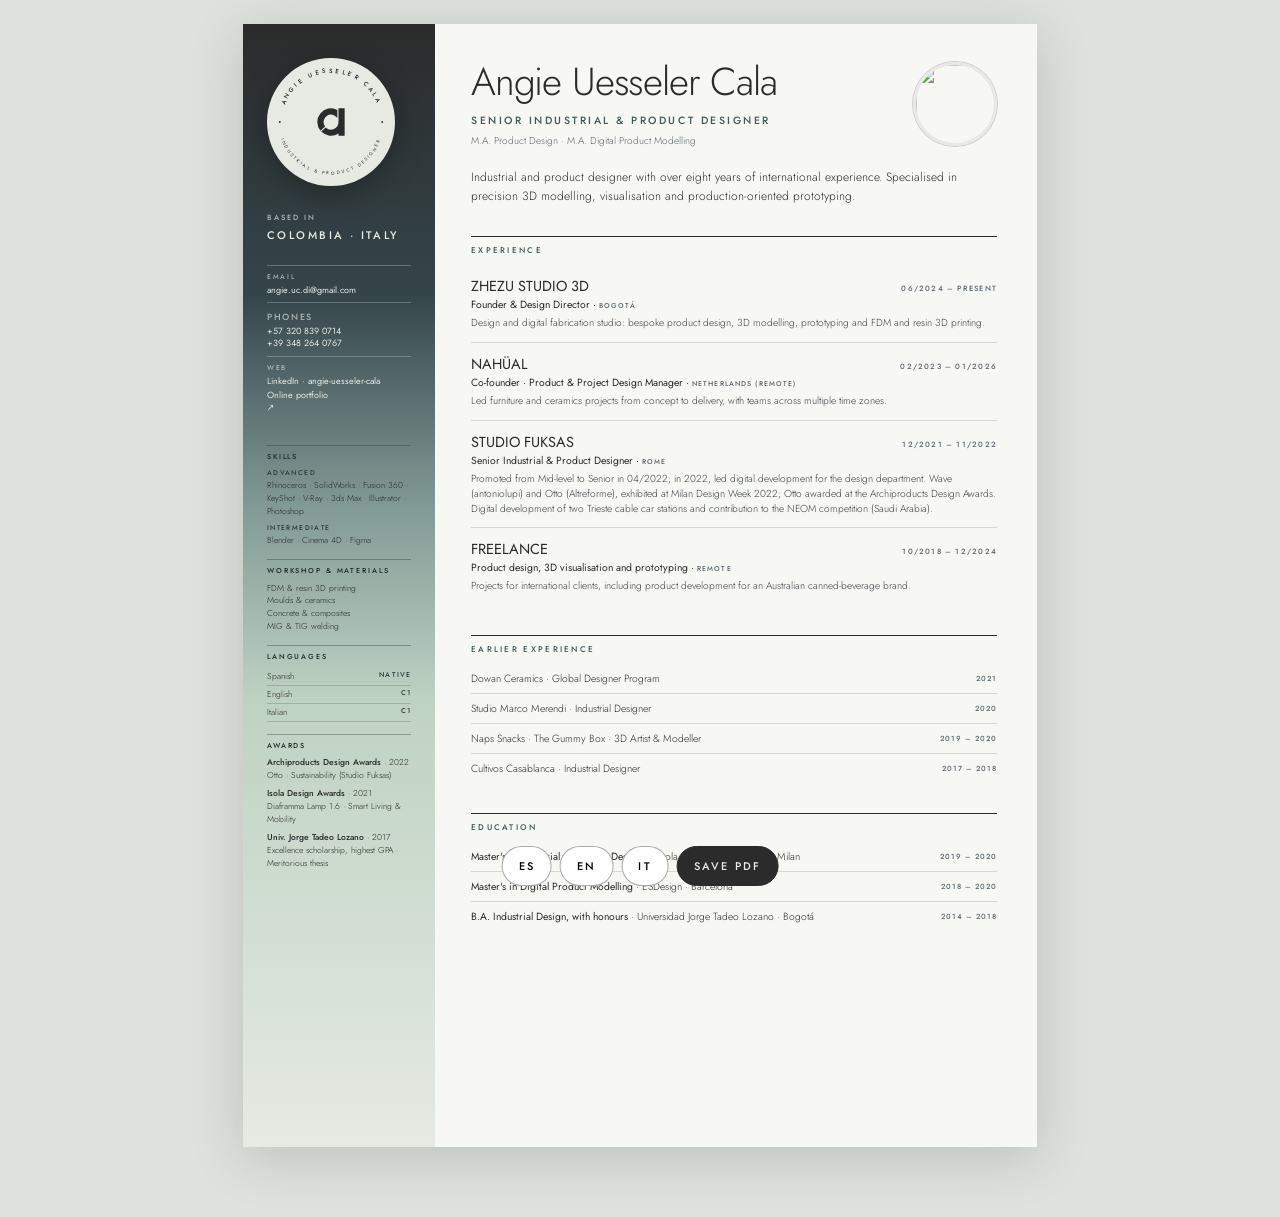
==== commit 07e4ebad: "Add files via upload" ====
--- a/cv.html
+++ b/cv.html
@@ -4,7 +4,7 @@
 :root{--ch:#2B2B2B;--cel:#E6EAE3;--lab:#3E5A5A;--muted:#5C676E;--hair:rgba(43,43,43,.16);--g:linear-gradient(180deg,#2B2B2B 0%,#34454A 24%,#7E9692 42%,#BED2C3 60%,#E6EAE3 100%)}
 @page{size:A4;margin:0}
 html{background:#DDE2DC}body{font-family:'Jost','Inter',system-ui,sans-serif;color:var(--ch);-webkit-font-smoothing:antialiased;-webkit-print-color-adjust:exact;print-color-adjust:exact}
-html:not([lang=en]) .en{display:none}html[lang=en] .es{display:none}
+html:not([lang=en]) .en{display:none}html[lang=en] .es{display:none}html:not([lang=it]) .it{display:none}html[lang=it] .es,html[lang=it] .en{display:none}
 .tools{position:fixed;left:50%;transform:translateX(-50%);bottom:14px;z-index:9;display:flex;gap:8px}.tools button{font:500 11px 'Jost','Inter';letter-spacing:.2em;text-transform:uppercase;padding:11px 16px;border-radius:99px;border:1px solid rgba(43,43,43,.4);background:#fff;cursor:pointer}.tools .p{background:var(--ch);color:var(--cel);border-color:var(--ch)}
 .pg{position:relative;width:794px;height:1123px;margin:24px auto 70px;background:#F7F7F4;overflow:hidden;box-shadow:0 10px 50px rgba(43,43,43,.18);display:grid;grid-template-columns:192px 1fr}
 @media print{html{background:none}.pg{margin:0;box-shadow:none}.tools{display:none}}
@@ -33,24 +33,24 @@
 </style></head><body><svg width="0" height="0" style="position:absolute" aria-hidden="true"><defs><symbol id="seal" viewBox="0 0 270 270"><path id="sat" d="M31 135A104 104 0 0 1 239 135" fill="none"/><path id="sab" d="M24 135A111 111 0 0 0 246 135" fill="none"/><circle cx="135" cy="135" r="135" fill="#E6EAE3"/><circle cx="27" cy="135" r="2" fill="#2B2B2B"/><circle cx="243" cy="135" r="2" fill="#2B2B2B"/><text font-family="Jost,sans-serif" font-size="13" font-weight="500" letter-spacing="5.6" fill="#2B2B2B"><textPath href="#sat" startOffset="50%" text-anchor="middle">ANGIE UESSELER CALA</textPath></text><text font-family="Jost,sans-serif" font-size="9.5" font-weight="400" letter-spacing="4.6" fill="#2B2B2B"><textPath href="#sab" startOffset="50%" text-anchor="middle">INDUSTRIAL &amp; PRODUCT DESIGNER</textPath></text><g transform="translate(135 135) scale(.1364) translate(-540 -539.5)" fill="#2B2B2B"><path d="M376.6 675.1A212 212 0 0 1 638 352L638 477.9A116 116 0 1 0 448.2 610.9Z"/><path d="M656 327H751V752H656V717.4A212 212 0 0 1 388.3 688.1L459.4 623.4A116 116 0 0 0 656 540Z"/></g></symbol></defs></svg>
 
 
-<div class="tools"><button data-l="es">ES</button><button data-l="en">EN</button><button class="p" id="pr"><span class="es">Guardar PDF</span><span class="en">Save PDF</span></button></div>
+<div class="tools"><button data-l="es">ES</button><button data-l="en">EN</button><button data-l="it">IT</button><button class="p" id="pr"><span class="es">Guardar PDF</span><span class="en">Save PDF</span><span class="it">Salva PDF</span></button></div>
 <section class="pg"><aside class="sb"><svg class="seal" role="img" aria-label="Angie Uesseler Cala"><use href="#seal"/></svg>
-<div class="loc"><span class="es">Radicada en</span><span class="en">Based in</span><b>Colombia · <span class="es">Italia</span><span class="en">Italy</span></b></div>
-<div class="ct2"><div><small>Email</small><span>angie.uc.di@gmail.com</span></div><div><small><span class="es">Teléfonos</span><span class="en">Phones</span></small><span>+57 320 839 0714<br>+39 348 264 0767</span></div><div><small>Web</small><span>LinkedIn · angie-uesseler-cala<br><span class="es">Portafolio en línea</span><span class="en">Online portfolio</span> ↗</span></div></div><div class="sk"><h5><span class="es">Habilidades</span><span class="en">Skills</span></h5><div class="tg"><span class="es">Avanzado</span><span class="en">Advanced</span></div><p>Rhinoceros · SolidWorks · Fusion 360 · KeyShot · V-Ray · 3ds Max · Illustrator · Photoshop</p><div class="tg"><span class="es">Intermedio</span><span class="en">Intermediate</span></div><p>Blender · Cinema 4D · Figma</p>
-<h5><span class="es">Taller y materiales</span><span class="en">Workshop &amp; materials</span></h5><p><span class="es">Impresión 3D FDM y resina<br>Moldes y cerámica<br>Concreto y composites<br>Soldadura MIG y TIG</span><span class="en">FDM &amp; resin 3D printing<br>Moulds &amp; ceramics<br>Concrete &amp; composites<br>MIG &amp; TIG welding</span></p>
-<h5><span class="es">Idiomas</span><span class="en">Languages</span></h5><div class="lg"><span><span class="es">Español</span><span class="en">Spanish</span></span><span><span class="es">Nativo</span><span class="en">Native</span></span></div><div class="lg"><span><span class="es">Inglés</span><span class="en">English</span></span><span>C1</span></div><div class="lg"><span><span class="es">Italiano</span><span class="en">Italian</span></span><span>C1</span></div>
-<h5><span class="es">Reconocimientos</span><span class="en">Awards</span></h5><p><b>Archiproducts Design Awards</b> · 2022<br>Otto · <span class="es">Sostenibilidad (Studio Fuksas)</span><span class="en">Sustainability (Studio Fuksas)</span></p><p><b>Isola Design Awards</b> · 2021<br>Diaframma Lamp 1.6 · Smart Living &amp; Mobility</p><p><b>Univ. Jorge Tadeo Lozano</b> · 2017<br><span class="es">Beca de excelencia al mejor promedio · Tesis meritoria</span><span class="en">Excellence scholarship, highest GPA · Meritorious thesis</span></p></div>
+<div class="loc"><span class="es">Radicada en</span><span class="en">Based in</span><span class="it">Con base in</span><b>Colombia · <span class="es">Italia</span><span class="en">Italy</span><span class="it">Italia</span></b></div>
+<div class="ct2"><div><small>Email</small><span>angie.uc.di@gmail.com</span></div><div><small><span class="es">Teléfonos</span><span class="en">Phones</span><span class="it">Telefoni</span></small><span>+57 320 839 0714<br>+39 348 264 0767</span></div><div><small>Web</small><span>LinkedIn · angie-uesseler-cala<br><span class="es">Portafolio en línea</span><span class="en">Online portfolio</span><span class="it">Portfolio online</span> ↗</span></div></div><div class="sk"><h5><span class="es">Habilidades</span><span class="en">Skills</span><span class="it">Competenze</span></h5><div class="tg"><span class="es">Avanzado</span><span class="en">Advanced</span><span class="it">Avanzato</span></div><p>Rhinoceros · SolidWorks · Fusion 360 · KeyShot · V-Ray · 3ds Max · Illustrator · Photoshop</p><div class="tg"><span class="es">Intermedio</span><span class="en">Intermediate</span><span class="it">Intermedio</span></div><p>Blender · Cinema 4D · Figma</p>
+<h5><span class="es">Taller y materiales</span><span class="en">Workshop &amp; materials</span><span class="it">Laboratorio e materiali</span></h5><p><span class="es">Impresión 3D FDM y resina<br>Moldes y cerámica<br>Concreto y composites<br>Soldadura MIG y TIG</span><span class="en">FDM &amp; resin 3D printing<br>Moulds &amp; ceramics<br>Concrete &amp; composites<br>MIG &amp; TIG welding</span><span class="it">Stampa 3D FDM e a resina<br>Stampi e ceramica<br>Calcestruzzo e compositi<br>Saldatura MIG e TIG</span></p>
+<h5><span class="es">Idiomas</span><span class="en">Languages</span><span class="it">Lingue</span></h5><div class="lg"><span><span class="es">Español</span><span class="en">Spanish</span><span class="it">Spagnolo</span></span><span><span class="es">Nativo</span><span class="en">Native</span><span class="it">Madrelingua</span></span></div><div class="lg"><span><span class="es">Inglés</span><span class="en">English</span><span class="it">Inglese</span></span><span>C1</span></div><div class="lg"><span><span class="es">Italiano</span><span class="en">Italian</span><span class="it">Italiano</span></span><span>C1</span></div>
+<h5><span class="es">Reconocimientos</span><span class="en">Awards</span><span class="it">Riconoscimenti</span></h5><p><b>Archiproducts Design Awards</b> · 2022<br>Otto · <span class="es">Sostenibilidad (Studio Fuksas)</span><span class="en">Sustainability (Studio Fuksas)</span><span class="it">Sostenibilità (Studio Fuksas)</span></p><p><b>Isola Design Awards</b> · 2021<br>Diaframma Lamp 1.6 · Smart Living &amp; Mobility</p><p><b>Univ. Jorge Tadeo Lozano</b> · 2017<br><span class="es">Beca de excelencia al mejor promedio · Tesis meritoria</span><span class="en">Excellence scholarship, highest GPA · Meritorious thesis</span><span class="it">Borsa di eccellenza per la media migliore · Tesi meritoria</span></p></div>
 </aside>
-<main class="mn"><div class="hd"><div><h1>Angie Uesseler Cala</h1><div class="rl"><span class="es">Diseñadora industrial y de producto senior</span><span class="en">Senior Industrial &amp; Product Designer</span></div><div class="dg"><span class="es">M.A. Diseño de Producto · M.A. Modelado de Producto Digital</span><span class="en">M.A. Product Design · M.A. Digital Product Modelling</span></div></div><img class="ph" src="img/angie.jpg" alt=""></div>
-<p class="lead"><span class="es">Diseñadora industrial y de producto con más de ocho años de experiencia internacional. Especializada en modelado 3D de precisión, visualización y prototipado orientado a fabricación.</span><span class="en">Industrial and product designer with over eight years of international experience. Specialised in precision 3D modelling, visualisation and production-oriented prototyping.</span></p>
-<div class="sec"><h2><span class="es">Experiencia</span><span class="en">Experience</span></h2><div class="er"><div class="l"><h3>ZHEZU STUDIO 3D</h3><span class="y"><span class="es">06/2024 – HOY</span><span class="en">06/2024 – PRESENT</span></span></div><div class="r2"><span class="es">Fundadora y Directora de Diseño</span><span class="en">Founder &amp; Design Director</span> · <i>Bogotá</i></div><p><span class="es">Estudio de diseño y fabricación digital: diseño de producto a medida, modelado 3D, prototipado e impresión 3D en FDM y resina.</span><span class="en">Design and digital fabrication studio: bespoke product design, 3D modelling, prototyping and FDM and resin 3D printing.</span></p></div><div class="er"><div class="l"><h3>NAHÜAL</h3><span class="y"><span class="es">02/2023 – 01/2026</span><span class="en">02/2023 – 01/2026</span></span></div><div class="r2"><span class="es">Cofundadora · Product &amp; Project Design Manager</span><span class="en">Co-founder · Product &amp; Project Design Manager</span> · <i><span class="es">Países Bajos (remoto)</span><span class="en">Netherlands (remote)</span></i></div><p><span class="es">Dirección de proyectos de mobiliario y cerámica, del concepto a la entrega, con equipos en distintas zonas horarias.</span><span class="en">Led furniture and ceramics projects from concept to delivery, with teams across multiple time zones.</span></p></div><div class="er"><div class="l"><h3>STUDIO FUKSAS</h3><span class="y"><span class="es">12/2021 – 11/2022</span><span class="en">12/2021 – 11/2022</span></span></div><div class="r2"><span class="es">Senior Industrial &amp; Product Designer</span><span class="en">Senior Industrial &amp; Product Designer</span> · <i><span class="es">Roma</span><span class="en">Rome</span></i></div><p><span class="es">Promovida de Mid-level a Senior en 04/2022; en 2022, responsable del desarrollo digital del área de diseño. Wave (antoniolupi) y Otto (Altreforme), presentados en Milan Design Week 2022; Otto, premiado en los Archiproducts Design Awards. Desarrollo digital de dos estaciones del teleférico de Trieste y participación en el concurso NEOM (Arabia Saudita).</span><span class="en">Promoted from Mid-level to Senior in 04/2022; in 2022, led digital development for the design department. Wave (antoniolupi) and Otto (Altreforme), exhibited at Milan Design Week 2022; Otto awarded at the Archiproducts Design Awards. Digital development of two Trieste cable car stations and contribution to the NEOM competition (Saudi Arabia).</span></p></div><div class="er"><div class="l"><h3>FREELANCE</h3><span class="y"><span class="es">10/2018 – 12/2024</span><span class="en">10/2018 – 12/2024</span></span></div><div class="r2"><span class="es">Diseño de producto, visualización 3D y prototipado</span><span class="en">Product design, 3D visualisation and prototyping</span> · <i><span class="es">Remoto</span><span class="en">Remote</span></i></div><p><span class="es">Proyectos para clientes internacionales, entre ellos desarrollo de producto para una marca australiana de bebidas en lata.</span><span class="en">Projects for international clients, including product development for an Australian canned-beverage brand.</span></p></div></div>
-<div class="sec"><h2><span class="es">Experiencia previa</span><span class="en">Earlier experience</span></h2>
-<div class="pv"><span>Dowan Ceramics · <span class="es">Global Designer Program</span><span class="en">Global Designer Program</span></span><i>2021</i></div><div class="pv"><span>Studio Marco Merendi · <span class="es">Diseñadora industrial</span><span class="en">Industrial Designer</span></span><i>2020</i></div><div class="pv"><span>Naps Snacks · The Gummy Box · <span class="es">Artista y modeladora 3D</span><span class="en">3D Artist &amp; Modeller</span></span><i>2019 – 2020</i></div><div class="pv"><span>Cultivos Casablanca · <span class="es">Diseñadora industrial</span><span class="en">Industrial Designer</span></span><i>2017 – 2018</i></div></div>
-<div class="sec"><h2><span class="es">Formación</span><span class="en">Education</span></h2>
-<div class="pv"><span><b><span class="es">Máster en Diseño Industrial y de Producto</span><span class="en">Master's in Industrial &amp; Product Design</span></b> · Scuola Politecnica di Design · <span class="es">Milán</span><span class="en">Milan</span></span><i>2019 – 2020</i></div><div class="pv"><span><b><span class="es">Máster en Modelado de Producto Digital</span><span class="en">Master's in Digital Product Modelling</span></b> · ESDesign · Barcelona</span><i>2018 – 2020</i></div><div class="pv"><span><b><span class="es">Diseño Industrial, grado con honores</span><span class="en">B.A. Industrial Design, with honours</span></b> · Universidad Jorge Tadeo Lozano · Bogotá</span><i>2014 – 2018</i></div></div>
+<main class="mn"><div class="hd"><div><h1>Angie Uesseler Cala</h1><div class="rl"><span class="es">Diseñadora industrial y de producto senior</span><span class="en">Senior Industrial &amp; Product Designer</span><span class="it">Designer industriale e di prodotto senior</span></div><div class="dg"><span class="es">M.A. Diseño de Producto · M.A. Modelado de Producto Digital</span><span class="en">M.A. Product Design · M.A. Digital Product Modelling</span><span class="it">M.A. Design di Prodotto · M.A. Modellazione Digitale di Prodotto</span></div></div><img class="ph" src="img/angie.jpg" alt=""></div>
+<p class="lead"><span class="es">Diseñadora industrial y de producto con más de ocho años de experiencia internacional. Especializada en modelado 3D de precisión, visualización y prototipado orientado a fabricación.</span><span class="en">Industrial and product designer with over eight years of international experience. Specialised in precision 3D modelling, visualisation and production-oriented prototyping.</span><span class="it">Designer industriale e di prodotto con oltre otto anni di esperienza internazionale. Specializzata in modellazione 3D di precisione, visualizzazione e prototipazione orientata alla produzione.</span></p>
+<div class="sec"><h2><span class="es">Experiencia</span><span class="en">Experience</span><span class="it">Esperienza</span></h2><div class="er"><div class="l"><h3>ZHEZU STUDIO 3D</h3><span class="y"><span class="es">06/2024 – HOY</span><span class="en">06/2024 – PRESENT</span><span class="it">06/2024 – OGGI</span></span></div><div class="r2"><span class="es">Fundadora y Directora de Diseño</span><span class="en">Founder &amp; Design Director</span><span class="it">Fondatrice e Direttrice del Design</span> · <i>Bogotá</i></div><p><span class="es">Estudio de diseño y fabricación digital: diseño de producto a medida, modelado 3D, prototipado e impresión 3D en FDM y resina.</span><span class="en">Design and digital fabrication studio: bespoke product design, 3D modelling, prototyping and FDM and resin 3D printing.</span><span class="it">Studio di design e fabbricazione digitale: progettazione di prodotti su misura, modellazione 3D, prototipazione e stampa 3D FDM e a resina.</span></p></div><div class="er"><div class="l"><h3>NAHÜAL</h3><span class="y"><span class="es">02/2023 – 01/2026</span><span class="en">02/2023 – 01/2026</span><span class="it">02/2023 – 01/2026</span></span></div><div class="r2"><span class="es">Cofundadora · Product &amp; Project Design Manager</span><span class="en">Co-founder · Product &amp; Project Design Manager</span><span class="it">Co-fondatrice · Product &amp; Project Design Manager</span> · <i><span class="es">Países Bajos (remoto)</span><span class="en">Netherlands (remote)</span><span class="it">Paesi Bassi (da remoto)</span></i></div><p><span class="es">Dirección de proyectos de mobiliario y cerámica, del concepto a la entrega, con equipos en distintas zonas horarias.</span><span class="en">Led furniture and ceramics projects from concept to delivery, with teams across multiple time zones.</span><span class="it">Direzione di progetti di arredo e ceramica, dal concept alla consegna, con team in diversi fusi orari.</span></p></div><div class="er"><div class="l"><h3>STUDIO FUKSAS</h3><span class="y"><span class="es">12/2021 – 11/2022</span><span class="en">12/2021 – 11/2022</span><span class="it">12/2021 – 11/2022</span></span></div><div class="r2"><span class="es">Senior Industrial &amp; Product Designer</span><span class="en">Senior Industrial &amp; Product Designer</span><span class="it">Senior Industrial &amp; Product Designer</span> · <i><span class="es">Roma</span><span class="en">Rome</span><span class="it">Roma</span></i></div><p><span class="es">Promovida de Mid-level a Senior en 04/2022; en 2022, responsable del desarrollo digital del área de diseño. Wave (antoniolupi) y Otto (Altreforme), presentados en Milan Design Week 2022; Otto, premiado en los Archiproducts Design Awards. Desarrollo digital de dos estaciones del teleférico de Trieste y participación en el concurso NEOM (Arabia Saudita).</span><span class="en">Promoted from Mid-level to Senior in 04/2022; in 2022, led digital development for the design department. Wave (antoniolupi) and Otto (Altreforme), exhibited at Milan Design Week 2022; Otto awarded at the Archiproducts Design Awards. Digital development of two Trieste cable car stations and contribution to the NEOM competition (Saudi Arabia).</span><span class="it">Promossa da Mid-level a Senior nel 04/2022; nel 2022, responsabile dello sviluppo digitale dell’area design. Wave (antoniolupi) e Otto (Altreforme), presentati alla Milano Design Week 2022; Otto, premiato agli Archiproducts Design Awards. Sviluppo digitale di due stazioni della funivia di Trieste e partecipazione al concorso NEOM (Arabia Saudita).</span></p></div><div class="er"><div class="l"><h3>FREELANCE</h3><span class="y"><span class="es">10/2018 – 12/2024</span><span class="en">10/2018 – 12/2024</span><span class="it">10/2018 – 12/2024</span></span></div><div class="r2"><span class="es">Diseño de producto, visualización 3D y prototipado</span><span class="en">Product design, 3D visualisation and prototyping</span><span class="it">Design di prodotto, visualizzazione 3D e prototipazione</span> · <i><span class="es">Remoto</span><span class="en">Remote</span><span class="it">Da remoto</span></i></div><p><span class="es">Proyectos para clientes internacionales, entre ellos desarrollo de producto para una marca australiana de bebidas en lata.</span><span class="en">Projects for international clients, including product development for an Australian canned-beverage brand.</span><span class="it">Progetti per clienti internazionali, tra cui lo sviluppo di prodotto per un marchio australiano di bevande in lattina.</span></p></div></div>
+<div class="sec"><h2><span class="es">Experiencia previa</span><span class="en">Earlier experience</span><span class="it">Esperienze precedenti</span></h2>
+<div class="pv"><span>Dowan Ceramics · <span class="es">Global Designer Program</span><span class="en">Global Designer Program</span><span class="it">Global Designer Program</span></span><i>2021</i></div><div class="pv"><span>Studio Marco Merendi · <span class="es">Diseñadora industrial</span><span class="en">Industrial Designer</span><span class="it">Designer industriale</span></span><i>2020</i></div><div class="pv"><span>Naps Snacks · The Gummy Box · <span class="es">Artista y modeladora 3D</span><span class="en">3D Artist &amp; Modeller</span><span class="it">Artista e modellatrice 3D</span></span><i>2019 – 2020</i></div><div class="pv"><span>Cultivos Casablanca · <span class="es">Diseñadora industrial</span><span class="en">Industrial Designer</span><span class="it">Designer industriale</span></span><i>2017 – 2018</i></div></div>
+<div class="sec"><h2><span class="es">Formación</span><span class="en">Education</span><span class="it">Formazione</span></h2>
+<div class="pv"><span><b><span class="es">Máster en Diseño Industrial y de Producto</span><span class="en">Master's in Industrial &amp; Product Design</span><span class="it">Master in Design Industriale e di Prodotto</span></b> · Scuola Politecnica di Design · <span class="es">Milán</span><span class="en">Milan</span><span class="it">Milano</span></span><i>2019 – 2020</i></div><div class="pv"><span><b><span class="es">Máster en Modelado de Producto Digital</span><span class="en">Master's in Digital Product Modelling</span><span class="it">Master in Modellazione Digitale di Prodotto</span></b> · ESDesign · Barcelona</span><i>2018 – 2020</i></div><div class="pv"><span><b><span class="es">Diseño Industrial, grado con honores</span><span class="en">B.A. Industrial Design, with honours</span><span class="it">Laurea in Design Industriale, con lode</span></b> · Universidad Jorge Tadeo Lozano · Bogotá</span><i>2014 – 2018</i></div></div>
 </main></section>
 <script>(function(){var h=document.documentElement;function ap(l){h.lang=l;try{localStorage.setItem("auc-lang",l)}catch(e){}}
-var x=(location.hash||"").replace("#","");if(x!=="en"&&x!=="es"){try{x=localStorage.getItem("auc-lang")}catch(e){}}if(x!=="en"&&x!=="es")x=(navigator.language||"es").slice(0,2)==="en"?"en":"es";ap(x);
+var x=(location.hash||"").replace("#","");if(["en","es","it"].indexOf(x)<0){try{x=localStorage.getItem("auc-lang")}catch(e){}}if(["en","es","it"].indexOf(x)<0){var n=(navigator.language||"es").slice(0,2);x=n==="en"||n==="it"?n:"es"}ap(x);
 document.querySelectorAll(".tools [data-l]").forEach(function(b){b.onclick=function(){history.replaceState(null,"","#"+b.dataset.l);ap(b.dataset.l)}});
 document.getElementById("pr").onclick=function(){window.print()};
 function fit(){var s=Math.min(1,(document.documentElement.clientWidth-16)/794);document.querySelector(".pg").style.zoom=s}addEventListener("resize",fit);addEventListener("beforeprint",function(){document.querySelector(".pg").style.zoom=1});addEventListener("afterprint",fit);fit()})();</script></body></html>
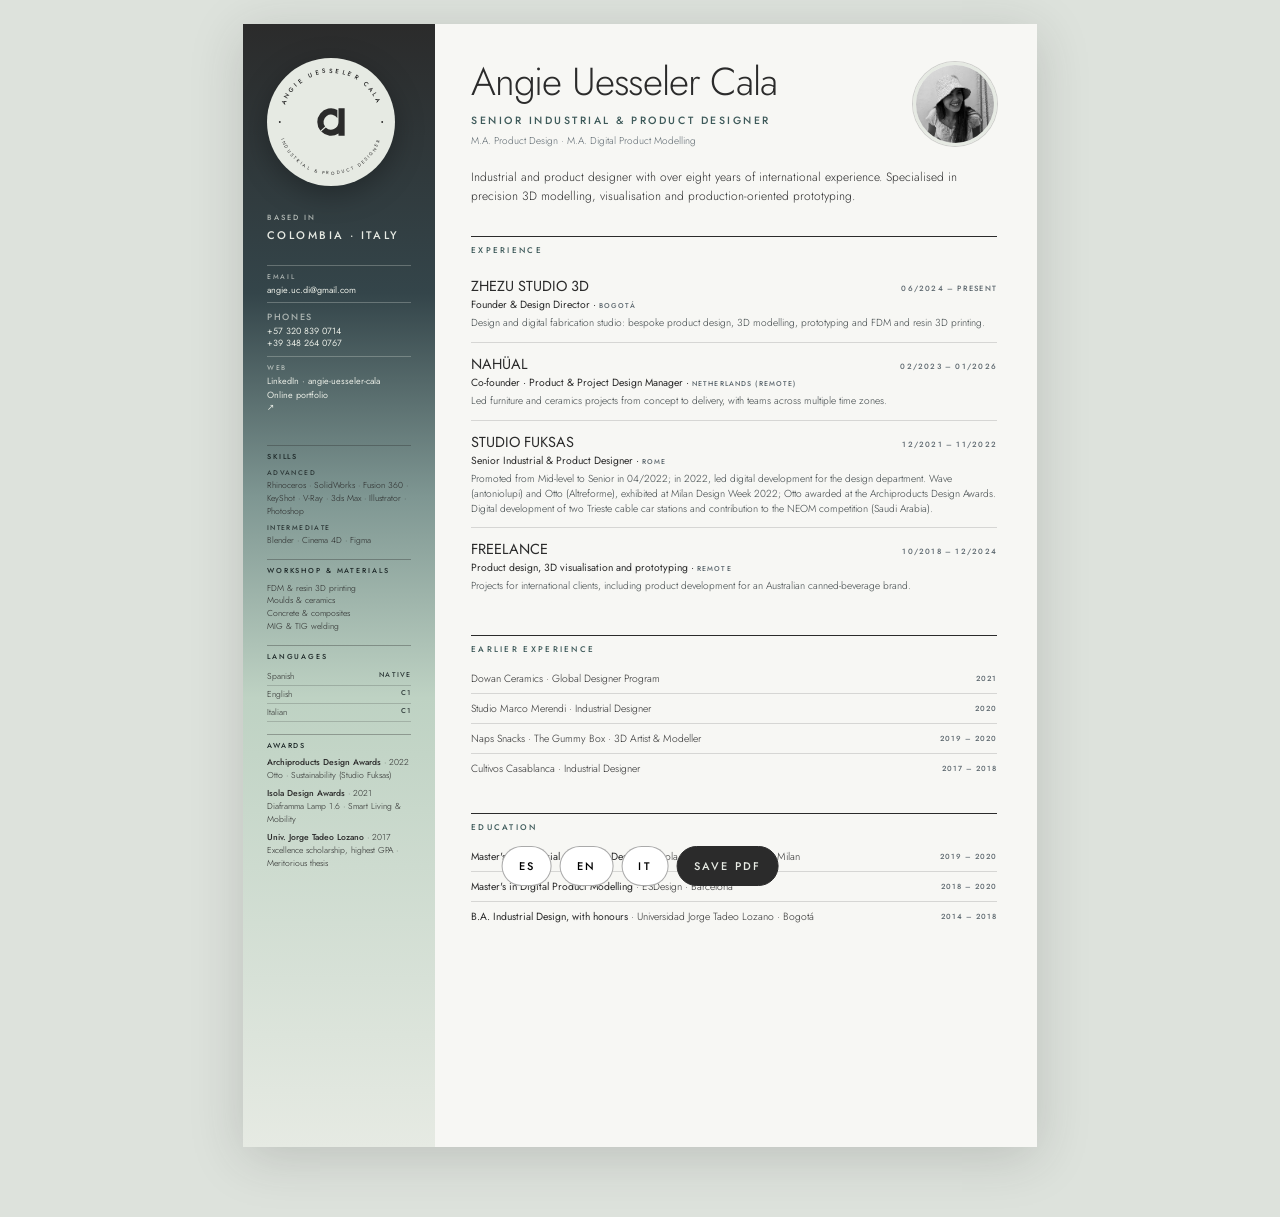
==== commit 91b9f1e3: "Add files via upload" ====
--- a/cv.html
+++ b/cv.html
@@ -41,7 +41,7 @@
 <h5><span class="es">Idiomas</span><span class="en">Languages</span><span class="it">Lingue</span></h5><div class="lg"><span><span class="es">Español</span><span class="en">Spanish</span><span class="it">Spagnolo</span></span><span><span class="es">Nativo</span><span class="en">Native</span><span class="it">Madrelingua</span></span></div><div class="lg"><span><span class="es">Inglés</span><span class="en">English</span><span class="it">Inglese</span></span><span>C1</span></div><div class="lg"><span><span class="es">Italiano</span><span class="en">Italian</span><span class="it">Italiano</span></span><span>C1</span></div>
 <h5><span class="es">Reconocimientos</span><span class="en">Awards</span><span class="it">Riconoscimenti</span></h5><p><b>Archiproducts Design Awards</b> · 2022<br>Otto · <span class="es">Sostenibilidad (Studio Fuksas)</span><span class="en">Sustainability (Studio Fuksas)</span><span class="it">Sostenibilità (Studio Fuksas)</span></p><p><b>Isola Design Awards</b> · 2021<br>Diaframma Lamp 1.6 · Smart Living &amp; Mobility</p><p><b>Univ. Jorge Tadeo Lozano</b> · 2017<br><span class="es">Beca de excelencia al mejor promedio · Tesis meritoria</span><span class="en">Excellence scholarship, highest GPA · Meritorious thesis</span><span class="it">Borsa di eccellenza per la media migliore · Tesi meritoria</span></p></div>
 </aside>
-<main class="mn"><div class="hd"><div><h1>Angie Uesseler Cala</h1><div class="rl"><span class="es">Diseñadora industrial y de producto senior</span><span class="en">Senior Industrial &amp; Product Designer</span><span class="it">Designer industriale e di prodotto senior</span></div><div class="dg"><span class="es">M.A. Diseño de Producto · M.A. Modelado de Producto Digital</span><span class="en">M.A. Product Design · M.A. Digital Product Modelling</span><span class="it">M.A. Design di Prodotto · M.A. Modellazione Digitale di Prodotto</span></div></div><img class="ph" src="img/angie.jpg" alt=""></div>
+<main class="mn"><div class="hd"><div><h1>Angie Uesseler Cala</h1><div class="rl"><span class="es">Diseñadora industrial y de producto senior</span><span class="en">Senior Industrial &amp; Product Designer</span><span class="it">Designer industriale e di prodotto senior</span></div><div class="dg"><span class="es">M.A. Diseño de Producto · M.A. Modelado de Producto Digital</span><span class="en">M.A. Product Design · M.A. Digital Product Modelling</span><span class="it">M.A. Design di Prodotto · M.A. Modellazione Digitale di Prodotto</span></div></div><img class="ph" src="[data-uri]" alt=""></div>
 <p class="lead"><span class="es">Diseñadora industrial y de producto con más de ocho años de experiencia internacional. Especializada en modelado 3D de precisión, visualización y prototipado orientado a fabricación.</span><span class="en">Industrial and product designer with over eight years of international experience. Specialised in precision 3D modelling, visualisation and production-oriented prototyping.</span><span class="it">Designer industriale e di prodotto con oltre otto anni di esperienza internazionale. Specializzata in modellazione 3D di precisione, visualizzazione e prototipazione orientata alla produzione.</span></p>
 <div class="sec"><h2><span class="es">Experiencia</span><span class="en">Experience</span><span class="it">Esperienza</span></h2><div class="er"><div class="l"><h3>ZHEZU STUDIO 3D</h3><span class="y"><span class="es">06/2024 – HOY</span><span class="en">06/2024 – PRESENT</span><span class="it">06/2024 – OGGI</span></span></div><div class="r2"><span class="es">Fundadora y Directora de Diseño</span><span class="en">Founder &amp; Design Director</span><span class="it">Fondatrice e Direttrice del Design</span> · <i>Bogotá</i></div><p><span class="es">Estudio de diseño y fabricación digital: diseño de producto a medida, modelado 3D, prototipado e impresión 3D en FDM y resina.</span><span class="en">Design and digital fabrication studio: bespoke product design, 3D modelling, prototyping and FDM and resin 3D printing.</span><span class="it">Studio di design e fabbricazione digitale: progettazione di prodotti su misura, modellazione 3D, prototipazione e stampa 3D FDM e a resina.</span></p></div><div class="er"><div class="l"><h3>NAHÜAL</h3><span class="y"><span class="es">02/2023 – 01/2026</span><span class="en">02/2023 – 01/2026</span><span class="it">02/2023 – 01/2026</span></span></div><div class="r2"><span class="es">Cofundadora · Product &amp; Project Design Manager</span><span class="en">Co-founder · Product &amp; Project Design Manager</span><span class="it">Co-fondatrice · Product &amp; Project Design Manager</span> · <i><span class="es">Países Bajos (remoto)</span><span class="en">Netherlands (remote)</span><span class="it">Paesi Bassi (da remoto)</span></i></div><p><span class="es">Dirección de proyectos de mobiliario y cerámica, del concepto a la entrega, con equipos en distintas zonas horarias.</span><span class="en">Led furniture and ceramics projects from concept to delivery, with teams across multiple time zones.</span><span class="it">Direzione di progetti di arredo e ceramica, dal concept alla consegna, con team in diversi fusi orari.</span></p></div><div class="er"><div class="l"><h3>STUDIO FUKSAS</h3><span class="y"><span class="es">12/2021 – 11/2022</span><span class="en">12/2021 – 11/2022</span><span class="it">12/2021 – 11/2022</span></span></div><div class="r2"><span class="es">Senior Industrial &amp; Product Designer</span><span class="en">Senior Industrial &amp; Product Designer</span><span class="it">Senior Industrial &amp; Product Designer</span> · <i><span class="es">Roma</span><span class="en">Rome</span><span class="it">Roma</span></i></div><p><span class="es">Promovida de Mid-level a Senior en 04/2022; en 2022, responsable del desarrollo digital del área de diseño. Wave (antoniolupi) y Otto (Altreforme), presentados en Milan Design Week 2022; Otto, premiado en los Archiproducts Design Awards. Desarrollo digital de dos estaciones del teleférico de Trieste y participación en el concurso NEOM (Arabia Saudita).</span><span class="en">Promoted from Mid-level to Senior in 04/2022; in 2022, led digital development for the design department. Wave (antoniolupi) and Otto (Altreforme), exhibited at Milan Design Week 2022; Otto awarded at the Archiproducts Design Awards. Digital development of two Trieste cable car stations and contribution to the NEOM competition (Saudi Arabia).</span><span class="it">Promossa da Mid-level a Senior nel 04/2022; nel 2022, responsabile dello sviluppo digitale dell’area design. Wave (antoniolupi) e Otto (Altreforme), presentati alla Milano Design Week 2022; Otto, premiato agli Archiproducts Design Awards. Sviluppo digitale di due stazioni della funivia di Trieste e partecipazione al concorso NEOM (Arabia Saudita).</span></p></div><div class="er"><div class="l"><h3>FREELANCE</h3><span class="y"><span class="es">10/2018 – 12/2024</span><span class="en">10/2018 – 12/2024</span><span class="it">10/2018 – 12/2024</span></span></div><div class="r2"><span class="es">Diseño de producto, visualización 3D y prototipado</span><span class="en">Product design, 3D visualisation and prototyping</span><span class="it">Design di prodotto, visualizzazione 3D e prototipazione</span> · <i><span class="es">Remoto</span><span class="en">Remote</span><span class="it">Da remoto</span></i></div><p><span class="es">Proyectos para clientes internacionales, entre ellos desarrollo de producto para una marca australiana de bebidas en lata.</span><span class="en">Projects for international clients, including product development for an Australian canned-beverage brand.</span><span class="it">Progetti per clienti internazionali, tra cui lo sviluppo di prodotto per un marchio australiano di bevande in lattina.</span></p></div></div>
 <div class="sec"><h2><span class="es">Experiencia previa</span><span class="en">Earlier experience</span><span class="it">Esperienze precedenti</span></h2>
